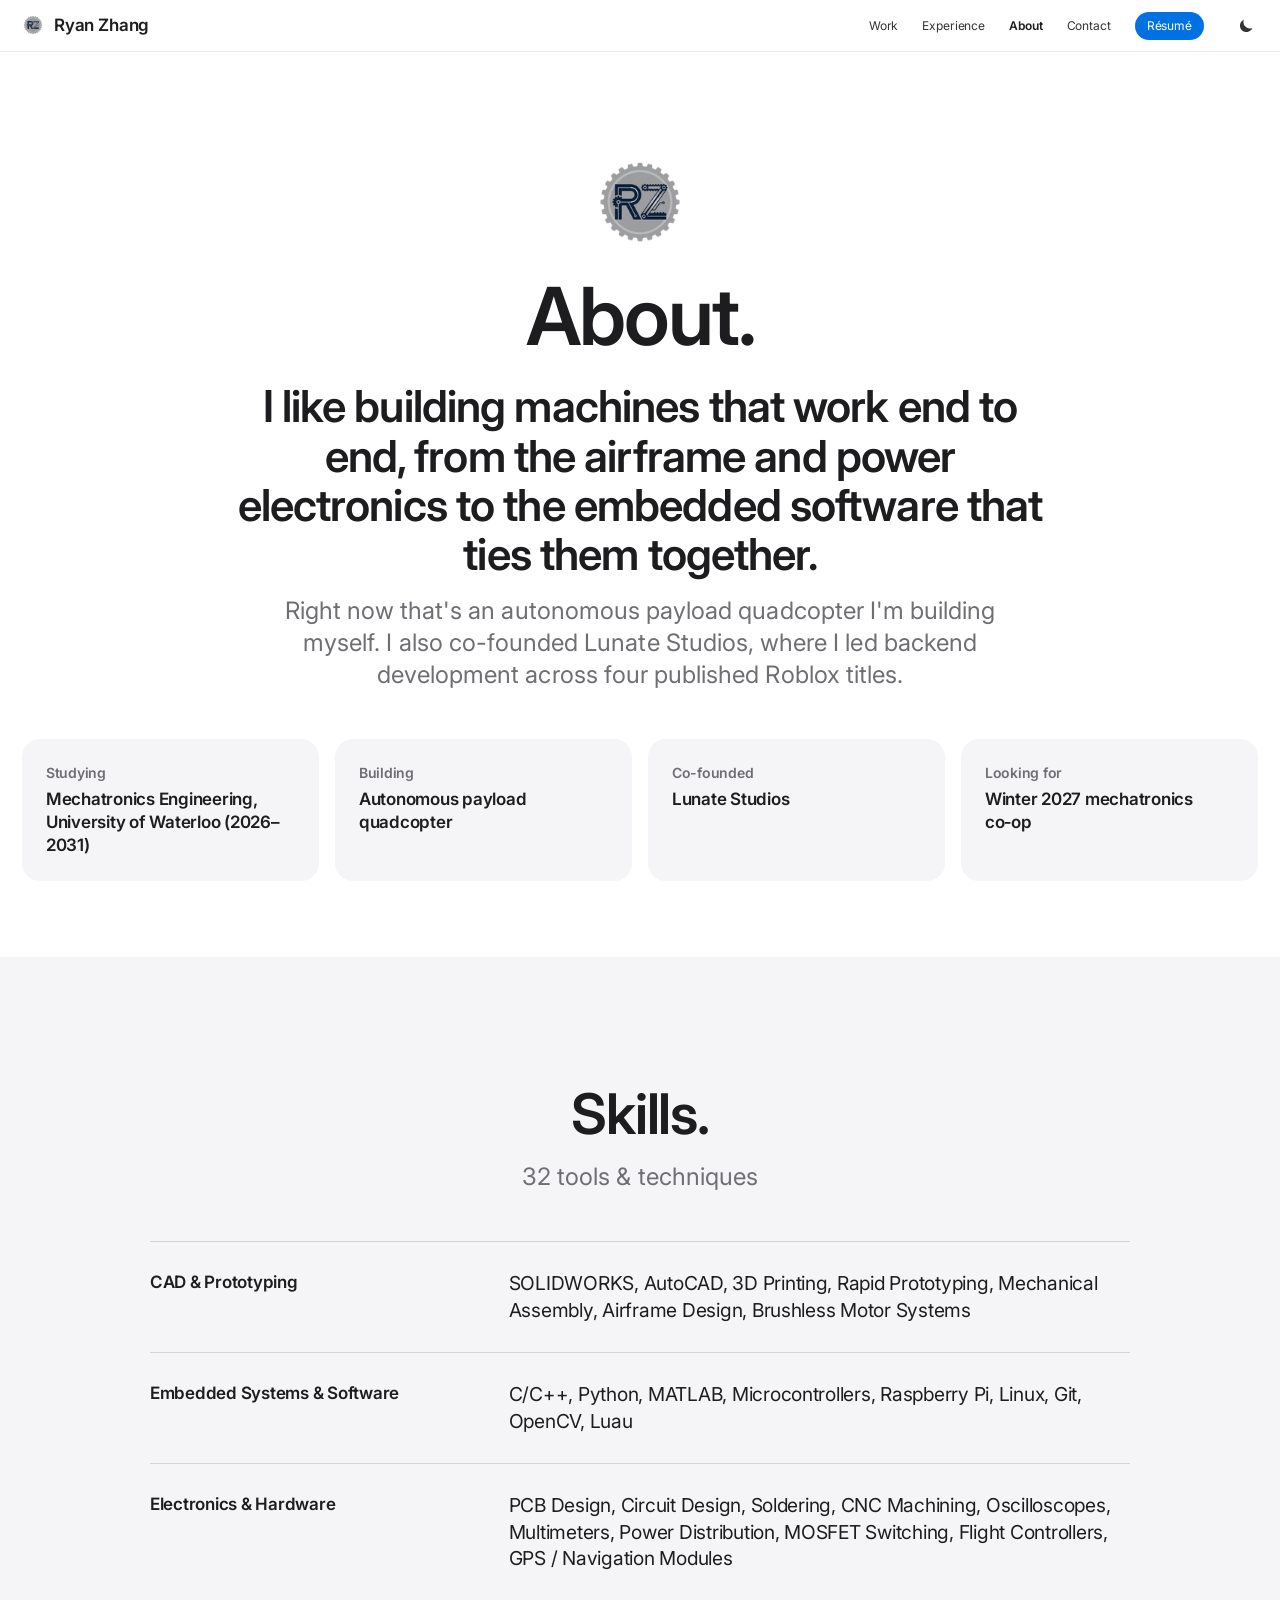
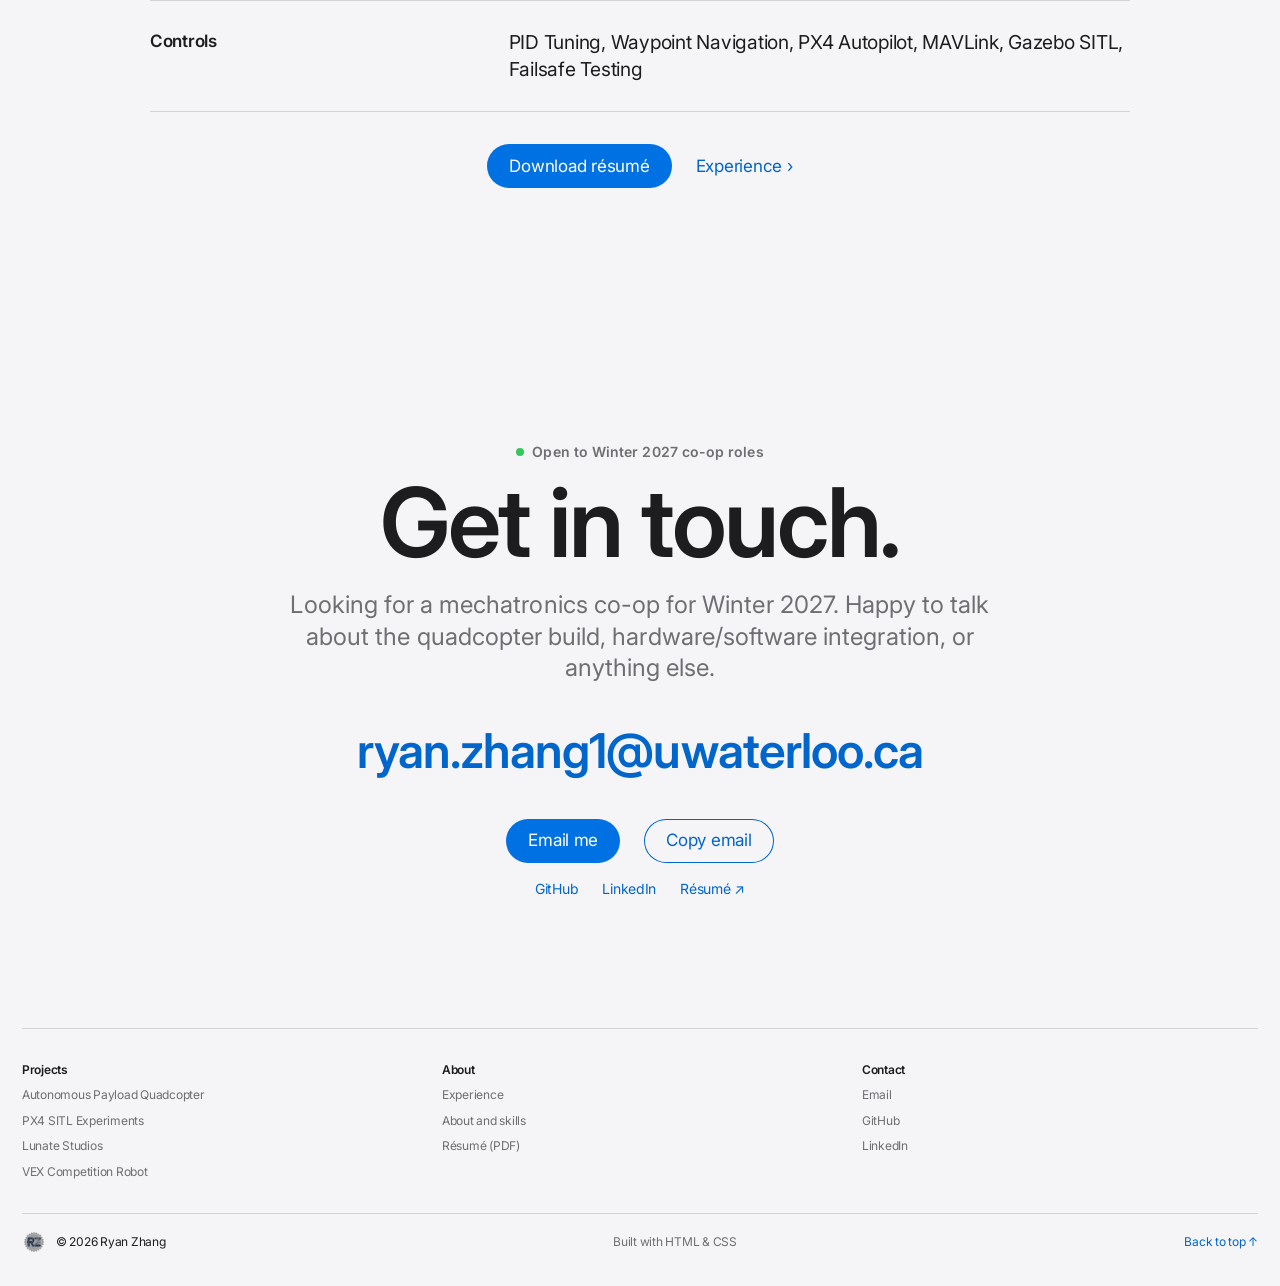
==== about.html @ 6c95535e "Split the site into pages with Apple-style scroll scenes and light/dark mode The home page gives eac" ====
<!DOCTYPE html>
<html lang="en">
<head>
<meta charset="UTF-8">
<meta name="viewport" content="width=device-width, initial-scale=1, viewport-fit=cover">
<title>About · Ryan Zhang</title>
<meta name="description" content="About Ryan Zhang, a mechatronics engineering student at the University of Waterloo, and the tools and techniques he works with.">
<meta name="theme-color" content="#ffffff">
<meta property="og:type" content="website">
<meta property="og:url" content="https://ryanzhang-ca.github.io/about.html">
<meta property="og:title" content="About · Ryan Zhang">
<meta property="og:description" content="About Ryan Zhang, a mechatronics engineering student at the University of Waterloo, and the tools and techniques he works with.">
<meta property="og:image" content="https://ryanzhang-ca.github.io/images/rz-logo.png">
<meta name="twitter:card" content="summary">
<link rel="icon" type="image/png" href="images/rz-logo.png">
<link rel="apple-touch-icon" href="images/rz-logo.png">
<link rel="preconnect" href="https://fonts.googleapis.com">
<link rel="preconnect" href="https://fonts.gstatic.com" crossorigin>
<link href="https://fonts.googleapis.com/css2?family=Inter:opsz,wght@14..32,400..700&display=swap" rel="stylesheet">
<link rel="stylesheet" href="styles.css">
<script>
  // Before the first paint: apply a saved light/dark choice and switch on the
  // scroll effects. If site.js never runs, everything is shown plainly.
  (function () {
    var r = document.documentElement, t = null;
    try { t = localStorage.getItem('theme'); } catch (e) {}
    if (t === 'light' || t === 'dark') r.setAttribute('data-theme', t);
    r.classList.add('js');
    if (!(window.matchMedia && matchMedia('(prefers-reduced-motion: reduce)').matches)) r.classList.add('scenes-on');
    window.addEventListener('load', function () { if (!window.revealReady) { r.classList.remove('js'); r.classList.remove('scenes-on'); } });
  })();
</script>
</head>
<body>
<a class="skip" href="#main">Skip to content</a>

<header class="nav">
  <div class="nav-in wide">
    <a class="who" href="index.html"><img src="images/rz-logo.png" alt="" width="22" height="22">Ryan Zhang</a>
    <nav id="site-menu" aria-label="Primary">
      <a href="index.html#work">Work</a>
      <a href="experience.html">Experience</a>
      <a href="about.html" aria-current="page">About</a>
      <a href="index.html#contact">Contact</a>
      <a class="pill pill-sm" href="Ryan_Zhang_Resume.pdf" target="_blank" rel="noopener">Résumé<span class="sr-only"> (PDF, opens in a new tab)</span></a>
    </nav>
    <button class="theme-btn" type="button" aria-label="Switch to dark mode"><svg class="moon" viewBox="0 0 24 24" aria-hidden="true"><path fill="currentColor" d="M20.5 14.7A8.6 8.6 0 0 1 9.3 3.5a8.6 8.6 0 1 0 11.2 11.2z"/></svg><svg class="sun" viewBox="0 0 24 24" aria-hidden="true"><circle cx="12" cy="12" r="4.4" fill="currentColor"/><path stroke="currentColor" stroke-width="2" stroke-linecap="round" d="M12 1.8v2.4M12 19.8v2.4M1.8 12h2.4M19.8 12h2.4M4.8 4.8l1.7 1.7M17.5 17.5l1.7 1.7M4.8 19.2l1.7-1.7M17.5 6.5l1.7-1.7"/></svg></button>
    <button class="menu-btn" type="button" aria-expanded="false" aria-controls="site-menu" aria-label="Open menu"><span></span><span></span></button>
  </div>
</header>

<main id="main">
  <section class="page-hero">
    <div class="wrap center reveal stagger">
      <img class="about-mark" src="images/rz-logo.png" alt="Ryan's RZ monogram: the letters R and Z drawn as circuit traces inside a gear" width="96" height="96">
      <h1 class="page-title">About.</h1>
      <p class="about-lead" style="margin-top: var(--s5)">I like building machines that work end to end, from the airframe and power electronics to the embedded software that ties them together.</p>
      <p class="sub">Right now that's an autonomous payload quadcopter I'm building myself. I also co-founded Lunate Studios, where I led backend development across four published Roblox titles.</p>
    </div>
    <dl class="facts wide reveal stagger">
      <div><dt>Studying</dt><dd>Mechatronics Engineering, University of Waterloo (2026–2031)</dd></div>
      <div><dt>Building</dt><dd>Autonomous payload quadcopter</dd></div>
      <div><dt>Co-founded</dt><dd>Lunate Studios</dd></div>
      <div><dt>Looking for</dt><dd>Winter 2027 mechatronics co&#8209;op</dd></div>
    </dl>
  </section>

  <section class="section alt" id="skills" aria-labelledby="skills-title">
    <div class="wrap center reveal">
      <h2 class="headline" id="skills-title">Skills.</h2>
      <p class="sub">32 tools &amp; techniques</p>
    </div>
    <div class="specs wrap reveal stagger">
      <div class="spec-row"><h3>CAD &amp; Prototyping</h3><p>SOLIDWORKS, AutoCAD, 3D Printing, Rapid Prototyping, Mechanical Assembly, Airframe Design, Brushless Motor Systems</p></div>
      <div class="spec-row"><h3>Embedded Systems &amp; Software</h3><p>C/C++, Python, MATLAB, Microcontrollers, Raspberry Pi, Linux, Git, OpenCV, Luau</p></div>
      <div class="spec-row"><h3>Electronics &amp; Hardware</h3><p>PCB Design, Circuit Design, Soldering, CNC Machining, Oscilloscopes, Multimeters, Power Distribution, MOSFET Switching, Flight Controllers, GPS / Navigation Modules</p></div>
      <div class="spec-row"><h3>Controls</h3><p>PID Tuning, Waypoint Navigation, PX4 Autopilot, MAVLink, Gazebo&nbsp;SITL, Failsafe Testing</p></div>
    </div>
    <div class="wrap center reveal">
      <div class="ctas"><a class="pill" href="Ryan_Zhang_Resume.pdf" target="_blank" rel="noopener">Download résumé<span class="sr-only"> (PDF, opens in a new tab)</span></a><a class="more" href="experience.html">Experience</a></div>
    </div>
  </section>

  <section class="section alt" id="contact" aria-labelledby="contact-title">
    <div class="wrap center reveal">
      <p class="eyebrow"><span class="dot" aria-hidden="true"></span>Open to Winter 2027 co-op roles</p>
      <h2 class="display" id="contact-title">Get in touch.</h2>
      <p class="sub">Looking for a mechatronics co-op for Winter 2027. Happy to talk about the quadcopter build, hardware/software integration, or anything else.</p>
      <a class="email" href="mailto:ryan.zhang1@uwaterloo.ca">ryan.zhang1@uwaterloo.ca</a>
      <div class="ctas">
        <a class="pill" href="mailto:ryan.zhang1@uwaterloo.ca">Email me</a>
        <button class="pill pill-secondary" type="button" data-copy="ryan.zhang1@uwaterloo.ca">Copy email</button>
      </div>
      <p class="links-row">
        <a class="more ext" href="https://github.com/ryanzhang-ca" target="_blank" rel="noopener">GitHub<span class="sr-only"> (opens in a new tab)</span></a>
        <a class="more ext" href="https://linkedin.com/in/ryanzhangca" target="_blank" rel="noopener">LinkedIn<span class="sr-only"> (opens in a new tab)</span></a>
        <a class="more ext" href="Ryan_Zhang_Resume.pdf" target="_blank" rel="noopener">Résumé ↗<span class="sr-only"> (PDF, opens in a new tab)</span></a>
      </p>
    </div>
  </section>
</main>

<footer class="foot">
  <div class="wide">
    <div class="foot-dir">
      <div>
        <h2>Projects</h2>
        <ul>
          <li><a href="quadcopter.html">Autonomous Payload Quadcopter</a></li>
          <li><a href="px4.html">PX4 SITL Experiments</a></li>
          <li><a href="lunate.html">Lunate Studios</a></li>
          <li><a href="vex.html">VEX Competition Robot</a></li>
        </ul>
      </div>
      <div>
        <h2>About</h2>
        <ul>
          <li><a href="experience.html">Experience</a></li>
          <li><a href="about.html">About and skills</a></li>
          <li><a href="Ryan_Zhang_Resume.pdf" target="_blank" rel="noopener">Résumé (PDF)<span class="sr-only"> (PDF, opens in a new tab)</span></a></li>
        </ul>
      </div>
      <div>
        <h2>Contact</h2>
        <ul>
          <li><a href="mailto:ryan.zhang1@uwaterloo.ca">Email</a></li>
          <li><a href="https://github.com/ryanzhang-ca" target="_blank" rel="noopener">GitHub<span class="sr-only"> (opens in a new tab)</span></a></li>
          <li><a href="https://linkedin.com/in/ryanzhangca" target="_blank" rel="noopener">LinkedIn<span class="sr-only"> (opens in a new tab)</span></a></li>
        </ul>
      </div>
    </div>
    <div class="foot-in">
      <span class="f1"><img class="mark" src="images/rz-logo.png" alt="" width="24" height="24">© 2026 Ryan Zhang</span>
      <span class="f2">Built with HTML &amp; CSS</span>
      <a class="f3" href="#top">Back to top ↑</a>
    </div>
  </div>
</footer>

<script src="site.js" defer></script>
</body>
</html>
---- styles.css ----
/* Ryan Zhang, portfolio: Apple-style direction.
   Light and dark themes, white/gray bands, rounded cards, pill buttons, a
   frosted bar, and pinned "scenes" whose photo moves as you scroll. The font
   is SF Pro on Apple devices and Inter everywhere else. */

/* ---------- Theme ---------- */

:root {
  color-scheme: light;
  --bg: #ffffff;
  --bg-alt: #f5f5f7;
  --tile: #ffffff;        /* a card sitting on --bg-alt */
  --tile-alt: #f5f5f7;    /* a card sitting on --bg */
  --text: #1d1d1f;
  --text-2: #6e6e73;
  --line: #d2d2d7;
  --link: #0066cc;
  --blue: #0071e3;
  --blue-hover: #0077ed;
  --nav-bg: rgba(255, 255, 255, 0.72);
  --nav-solid: #ffffff;
  --nav-line: rgba(0, 0, 0, 0.08);
  --nav-text: rgba(0, 0, 0, 0.8);
  --shadow: rgba(0, 0, 0, 0.1);
  --green: #34c759;
  --amber: #ff9f0a;
}
/* Dark: chosen with the button, or the system setting when nothing was chosen. */
:root[data-theme="dark"] {
  color-scheme: dark;
  --bg: #000000;
  --bg-alt: #161617;
  --tile: #232325;
  --tile-alt: #161617;
  --text: #f5f5f7;
  --text-2: #a1a1a6;
  --line: #424245;
  --link: #2997ff;
  --nav-bg: rgba(22, 22, 23, 0.72);
  --nav-solid: #161617;
  --nav-line: rgba(255, 255, 255, 0.1);
  --nav-text: rgba(255, 255, 255, 0.8);
  --shadow: rgba(0, 0, 0, 0.6);
  --green: #30d158;
}
@media (prefers-color-scheme: dark) {
  :root:not([data-theme="light"]) {
    color-scheme: dark;
    --bg: #000000;
    --bg-alt: #161617;
    --tile: #232325;
    --tile-alt: #161617;
    --text: #f5f5f7;
    --text-2: #a1a1a6;
    --line: #424245;
    --link: #2997ff;
    --nav-bg: rgba(22, 22, 23, 0.72);
    --nav-solid: #161617;
    --nav-line: rgba(255, 255, 255, 0.1);
    --nav-text: rgba(255, 255, 255, 0.8);
    --shadow: rgba(0, 0, 0, 0.6);
    --green: #30d158;
  }
}

:root {
  --dark-bg: #000000;
  --dark-text: #f5f5f7;
  --dark-text-2: #a1a1a6;
  --dark-tile: #1d1d1f;
  --dark-line: #424245;
  --dark-link: #2997ff;

  --font-text: -apple-system, BlinkMacSystemFont, "SF Pro Text", "Inter", "Helvetica Neue", "Segoe UI", system-ui, sans-serif;
  --font-display: -apple-system, BlinkMacSystemFont, "SF Pro Display", "Inter", "Helvetica Neue", "Segoe UI", system-ui, sans-serif;
  --font-mono: ui-monospace, "SF Mono", Menlo, Consolas, "Cascadia Mono", monospace;

  --radius-l: 28px;
  --radius-m: 18px;
  --gutter: 22px;
  --nav-h: 52px;
  --section: clamp(80px, 10vw, 140px);

  --s1: 4px;
  --s2: 8px;
  --s3: 12px;
  --s4: 16px;
  --s5: 24px;
  --s6: 32px;
  --s7: 48px;
  --s8: 64px;

  --ease: cubic-bezier(0.28, 0.11, 0.32, 1);  /* long, soft settle for reveals */
  --ease-out: cubic-bezier(0, 0, 0.5, 1);     /* quick response for hover and press */
  --spring: cubic-bezier(0.34, 1.32, 0.64, 1); /* pop-ins: a small overshoot, then settle */
}
/* Where supported, pop-ins follow a real spring (damping 0.68, about 5% overshoot). */
@supports (transition-timing-function: linear(0, 1)) {
  :root {
    --spring: linear(0, 0.029 3%, 0.102 6%, 0.203 9%, 0.318 12%, 0.437 15%, 0.588 19%, 0.721 23%, 0.83 27%,
                     0.914 31%, 0.987 36%, 1.03 41%, 1.052 47%, 1.052 54%, 1.038 62%, 1.018 72%, 1.002 84%, 1);
  }
}

/* A switch between light and dark eases instead of flashing (site.js adds this for a moment). */
.theme-anim, .theme-anim *, .theme-anim *::before, .theme-anim *::after {
  transition: background-color 0.35s ease, color 0.35s ease, border-color 0.35s ease, fill 0.35s ease !important;
}

/* ---------- Base ---------- */

*, *::before, *::after { box-sizing: border-box; }

html {
  -webkit-text-size-adjust: 100%;
  scroll-behavior: smooth;
  scroll-padding-top: 72px;
}

body {
  margin: 0;
  background: var(--bg);
  color: var(--text);
  font-family: var(--font-text);
  font-size: 1.0625rem;          /* 17px, and it follows the reader's text-size setting */
  line-height: 1.47;
  letter-spacing: -0.015em;
  -webkit-font-smoothing: antialiased;
  -moz-osx-font-smoothing: grayscale;
}

h1, h2, h3, h4, p, figure, dl, dd, pre { margin: 0; }
ul, ol { margin: 0; padding: 0; list-style: none; }
img { display: block; max-width: 100%; height: auto; }
a { color: inherit; text-decoration: none; }
button { font: inherit; letter-spacing: inherit; color: inherit; }
::selection { background: rgba(0, 113, 227, 0.25); }
:focus-visible { outline: 2px solid var(--blue); outline-offset: 3px; border-radius: 4px; }

.wrap { width: min(980px, 100% - 2 * var(--gutter)); margin-inline: auto; }
.wide { width: min(1260px, 100% - 2 * var(--gutter)); margin-inline: auto; }
.center { text-align: center; }

.skip {
  position: absolute;
  left: var(--s3);
  top: -48px;
  z-index: 50;
  padding: var(--s2) var(--s3);
  border-radius: 8px;
  background: var(--text);
  color: var(--bg);
}
.skip:focus { top: var(--s2); }

/* ---------- Type ---------- */

.display {
  font-family: var(--font-display);
  font-size: clamp(3rem, 8vw, 6rem);
  font-weight: 600;
  line-height: 1.04;
  letter-spacing: -0.025em;
}
.page-title { font-family: var(--font-display); font-size: clamp(2.75rem, 7vw, 5rem); font-weight: 600; line-height: 1.05; letter-spacing: -0.025em; }
.headline {
  font-family: var(--font-display);
  font-size: clamp(2.25rem, 5.2vw, 3.5rem);
  font-weight: 600;
  line-height: 1.07;
  letter-spacing: -0.02em;
}
.eyebrow {
  margin-bottom: var(--s3);
  font-size: clamp(1.0625rem, 1.6vw, 1.3125rem);
  font-weight: 600;
  line-height: 1.2;
  letter-spacing: 0.005em;
  color: var(--text-2);
}
.sub, .intro {
  max-width: 720px;
  margin: var(--s4) auto 0;
  font-size: clamp(1.1875rem, 1.9vw, 1.5rem);
  line-height: 1.33;
  letter-spacing: 0.002em;
  color: var(--text-2);
}
.intro { max-width: 760px; margin-top: var(--s5); }
.h3 { font-family: var(--font-display); font-size: clamp(1.5rem, 2.6vw, 2rem); font-weight: 600; line-height: 1.12; letter-spacing: -0.015em; }

/* ---------- Links and buttons ---------- */

.more { color: var(--link); }
.more::after { content: "\00a0›"; display: inline-block; transition: translate 0.2s var(--ease-out); }
.more.ext::after { content: none; }

.pill {
  display: inline-flex;
  align-items: center;
  justify-content: center;
  min-height: 44px;
  padding: 0 22px;
  border: 0;
  border-radius: 980px;
  background: var(--blue);
  color: #fff;
  font-size: 1.0625rem;
  white-space: nowrap;
  cursor: pointer;
  transition: background-color 0.15s, color 0.15s, scale 0.1s var(--ease-out);
}
.pill-secondary { background: transparent; color: var(--link); box-shadow: inset 0 0 0 1px var(--link); }
.pill-sm { min-height: 28px; padding: 0 12px; font-size: 0.75rem; }
.ctas { display: flex; flex-wrap: wrap; justify-content: center; align-items: center; gap: var(--s4) var(--s5); margin-top: var(--s6); }

/* ---------- Global bar ---------- */

.nav {
  position: sticky;
  top: 0;
  z-index: 30;
  height: var(--nav-h);
  border-bottom: 1px solid var(--nav-line);
  background: var(--nav-bg);
  -webkit-backdrop-filter: saturate(180%) blur(20px);
  backdrop-filter: saturate(180%) blur(20px);
}
/* On project pages the global bar scrolls away and the project's own bar sticks. */
.nav--static { position: relative; }
@supports not ((-webkit-backdrop-filter: blur(1px)) or (backdrop-filter: blur(1px))) {
  .nav, .localnav { background: var(--nav-solid); }
}
.nav-in { display: flex; align-items: center; gap: var(--s5); height: 100%; }
.who { display: inline-flex; align-items: center; gap: 10px; margin-right: auto; font-size: 1.0625rem; font-weight: 600; letter-spacing: -0.01em; }
.who img { width: 22px; height: 22px; }
.nav nav { display: flex; align-items: center; gap: var(--s5); font-size: 0.75rem; letter-spacing: -0.01em; }
.nav nav a:not(.pill) { color: var(--nav-text); transition: color 0.15s; }
.nav nav a[aria-current="page"] { color: var(--text); font-weight: 600; }

.theme-btn {
  display: grid;
  place-items: center;
  width: 36px;
  height: 36px;
  margin-right: -6px;
  padding: 0;
  border: 0;
  border-radius: 50%;
  background: none;
  color: var(--nav-text);
  cursor: pointer;
  transition: background-color 0.15s, scale 0.1s var(--ease-out);
}
.theme-btn svg { width: 18px; height: 18px; }
.theme-btn .moon { display: block; }
.theme-btn .sun { display: none; }
:root[data-theme="dark"] .theme-btn .moon { display: none; }
:root[data-theme="dark"] .theme-btn .sun { display: block; }
@media (prefers-color-scheme: dark) {
  :root:not([data-theme="light"]) .theme-btn .moon { display: none; }
  :root:not([data-theme="light"]) .theme-btn .sun { display: block; }
}

.menu-btn {
  display: none;
  position: relative;
  width: 44px;
  height: 44px;
  margin-right: -12px;
  padding: 0;
  border: 0;
  background: none;
  cursor: pointer;
}
.menu-btn span {
  position: absolute;
  left: 13px;
  top: 21px;
  width: 18px;
  height: 1.5px;
  border-radius: 1px;
  background: var(--text);
  transition: transform 0.3s var(--ease);
}
.menu-btn span:first-child { transform: translateY(-3.5px); }
.menu-btn span:last-child { transform: translateY(3.5px); }
.menu-btn[aria-expanded="true"] span:first-child { transform: rotate(45deg); }
.menu-btn[aria-expanded="true"] span:last-child { transform: rotate(-45deg); }

/* ---------- Project bar (project pages) ---------- */

.localnav {
  position: sticky;
  top: 0;
  z-index: 29;
  height: var(--nav-h);
  border-bottom: 1px solid var(--nav-line);
  background: var(--nav-bg);
  -webkit-backdrop-filter: saturate(180%) blur(20px);
  backdrop-filter: saturate(180%) blur(20px);
}
.localnav-in { display: flex; align-items: center; gap: var(--s5); height: 100%; }
.ln-title { margin-right: auto; font-size: clamp(1.0625rem, 1.6vw, 1.3125rem); font-weight: 600; letter-spacing: 0.005em; white-space: nowrap; overflow: hidden; text-overflow: ellipsis; }
.localnav nav { display: flex; align-items: center; gap: var(--s5); font-size: 0.75rem; }
.localnav nav a:not(.pill) { color: var(--nav-text); }

/* The "Now" line under the bar */
.ribbon {
  padding: 14px var(--gutter);
  background: var(--bg-alt);
  font-size: 0.875rem;
  line-height: 1.43;
  text-align: center;
}
.ribbon b { font-weight: 600; }

/* ---------- Bands ---------- */

.section { padding-block: var(--section); }
.alt { background: var(--bg-alt); }
.dark { background: var(--dark-bg); color: var(--dark-text); }
.dark .eyebrow, .dark .sub, .dark .intro { color: var(--dark-text-2); }
.dark .more { color: var(--dark-link); }
.dark .pill-secondary { color: var(--dark-link); box-shadow: inset 0 0 0 1px var(--dark-link); }
.page-hero { padding-block: clamp(56px, 8vw, 112px) clamp(48px, 6vw, 88px); }

.status { margin-top: var(--s5); font-size: 0.875rem; color: var(--text-2); }
.dot { display: inline-block; width: 8px; height: 8px; margin-right: var(--s2); border-radius: 50%; background: var(--green); vertical-align: 1px; }
.dot-amber { background: var(--amber); }
.links-row { display: flex; flex-wrap: wrap; justify-content: center; gap: var(--s3) var(--s5); margin-top: var(--s4); font-size: 0.875rem; }
.meta { display: flex; flex-wrap: wrap; justify-content: center; gap: var(--s2); margin-top: var(--s6); }
.meta li { padding: 6px 14px; border-radius: 980px; background: var(--bg-alt); font-size: 0.875rem; }
.alt .meta li { background: var(--tile); }
.meta .k { color: var(--text-2); }

/* ---------- Scroll scenes ----------
   A tall section with a stage pinned to the screen. The photo is drawn on a
   canvas and a "camera" moves across it as you scroll; the text beats fade in
   and out with it (site.js). Without JS, or with reduced motion, the stage
   isn't pinned: the photo and every beat simply appear in order. */

.scene { position: relative; }
.scene-stage {
  display: grid;
  grid-template-columns: minmax(0, 5fr) minmax(0, 7fr);
  align-items: center;
  gap: var(--s7);
  padding-block: var(--s7);
}
.scene-copy { display: grid; gap: var(--s7); }
.beat h2, .beat h3 { font-family: var(--font-display); font-size: clamp(2rem, 3.8vw, 3.25rem); font-weight: 600; line-height: 1.08; letter-spacing: -0.02em; }
.beat p { margin-top: var(--s4); font-size: clamp(1.0625rem, 1.5vw, 1.3125rem); line-height: 1.4; color: var(--text-2); }
.beat .ctas { justify-content: flex-start; margin-top: var(--s5); }
.beat .eyebrow { margin-bottom: var(--s2); }
.scene-media { position: relative; overflow: hidden; border-radius: var(--radius-l); background: var(--bg-alt); aspect-ratio: 1 / 1; }
.scene-media canvas { position: absolute; inset: 0; width: 100%; height: 100%; display: none; }
.scene-media .scene-fallback { width: 100%; height: 100%; object-fit: cover; }

.beat .display { font-size: clamp(3rem, 6.4vw, 5.5rem); }

/* Pinned mode (JS on, motion allowed) */
.scenes-on .scene { height: calc(var(--len, 400) * 1vh); }
.scenes-on .scene-stage {
  position: sticky;
  top: 0;
  height: 100vh;
  height: 100svh;
  grid-template-rows: minmax(0, 1fr);
  padding-block: calc(var(--nav-h) + var(--s5)) var(--s5);
}
.scenes-on .scene-copy { position: relative; display: block; height: min(60vh, 520px); }
.scenes-on .beat {
  position: absolute;
  inset: 0;
  display: flex;
  flex-direction: column;
  justify-content: center;
  opacity: 0;
  visibility: hidden;
  will-change: opacity, transform;
}
.scenes-on .scene-media { aspect-ratio: auto; height: 100%; max-height: 780px; }
.scenes-on .scene-media canvas { display: block; }
.scenes-on .scene-media .scene-fallback { visibility: hidden; }

/* Stats scene: big numbers that count as you scroll, on black */
.scene--stats { background: var(--dark-bg); color: var(--dark-text); }
.scene--stats .scene-stage { grid-template-columns: minmax(0, 1fr); text-align: center; }
.scene--stats .scene-copy { width: 100%; }
.scene--stats .beat p { color: var(--dark-text-2); max-width: 560px; margin-inline: auto; }
.big-num {
  display: block;
  font-family: var(--font-display);
  font-size: clamp(5rem, 16vw, 13rem);
  font-weight: 600;
  line-height: 1;
  letter-spacing: -0.04em;
  font-variant-numeric: tabular-nums;
  background: linear-gradient(180deg, #ffffff 25%, #8e8e93);
  -webkit-background-clip: text;
  background-clip: text;
  color: transparent;
}
.big-label { display: block; margin-top: var(--s3); font-family: var(--font-display); font-size: clamp(1.5rem, 3vw, 2.5rem); font-weight: 600; letter-spacing: -0.015em; color: var(--dark-text); }
.scenes-on .scene--stats .beat { align-items: center; }
.scenes-on .scene--stats .scene-copy { height: min(70vh, 640px); }

/* ---------- Home: project units (Apple's home-page pattern) ---------- */

.unit { padding-block: var(--s8) 0; text-align: center; overflow: hidden; }
.unit + .unit { margin-top: 0; }
.unit-title { font-family: var(--font-display); font-size: clamp(2.5rem, 5.6vw, 3.5rem); font-weight: 600; line-height: 1.07; letter-spacing: -0.02em; }
.unit-tag { max-width: 680px; margin: var(--s2) auto 0; font-size: clamp(1.1875rem, 2vw, 1.75rem); line-height: 1.2; letter-spacing: 0.004em; }
.unit-eyebrow { margin-bottom: var(--s2); font-size: 0.875rem; font-weight: 600; color: var(--text-2); }
.unit .ctas { margin-top: var(--s5); }
.unit-media { width: min(980px, 100% - 2 * var(--gutter)); margin: var(--s7) auto 0; border-radius: var(--radius-l) var(--radius-l) 0 0; overflow: hidden; }
.unit-media img { width: 100%; aspect-ratio: 16 / 9; object-fit: cover; }
.unit-media.photo img { aspect-ratio: 16 / 10; object-position: 50% 42%; }

.tiles2 { display: grid; grid-template-columns: repeat(2, minmax(0, 1fr)); gap: var(--s4); padding: var(--s4); }
.tile2 {
  display: flex;
  flex-direction: column;
  overflow: hidden;
  min-height: 580px;
  padding-top: var(--s7);
  border-radius: var(--radius-l);
  background: var(--tile-alt);
  text-align: center;
}
.tile2 .unit-title { font-size: clamp(2rem, 3.6vw, 2.5rem); }
.tile2 .unit-tag { font-size: clamp(1.0625rem, 1.6vw, 1.3125rem); padding-inline: var(--s5); }
.tile2 .ctas { margin-top: var(--s4); }
.tile2 img { margin-top: auto; width: 100%; aspect-ratio: 4 / 3; object-fit: cover; }
.tile2.dark-tile { background: var(--dark-bg); color: var(--dark-text); }
.tile2.dark-tile .unit-eyebrow { color: var(--dark-text-2); }
.tile2.dark-tile .pill-secondary { color: var(--dark-link); box-shadow: inset 0 0 0 1px var(--dark-link); }
.card-stats {
  display: grid;
  grid-template-columns: 1fr 1fr;
  align-content: center;
  gap: var(--s6) var(--s5);
  margin-top: auto;
  aspect-ratio: 4 / 3;
  padding: var(--s6) 36px;
  text-align: left;
}
.card-stats b, .stats dd {
  display: block;
  font-family: var(--font-display);
  font-weight: 600;
  line-height: 1;
  letter-spacing: -0.03em;
  background: linear-gradient(180deg, #ffffff 30%, #a1a1a6);
  -webkit-background-clip: text;
  background-clip: text;
  color: transparent;
}
.card-stats b { font-size: clamp(2.25rem, 4.4vw, 3.75rem); }
.card-stats > div > span { display: block; margin-top: var(--s2); font-size: 0.875rem; color: var(--dark-text-2); } /* the label, not counting digits */

/* Compact list on the home page (experience preview) */
.rows { margin-top: var(--s7); border-top: 1px solid var(--line); text-align: left; }
.rows li { display: grid; grid-template-columns: minmax(0, 3fr) minmax(0, 5fr) minmax(0, 4fr); gap: var(--s2) var(--s5); align-items: baseline; padding-block: var(--s5); border-bottom: 1px solid var(--line); }
.rows .when { margin: 0; }
.rows b { font-weight: 600; }
.rows span:last-child { color: var(--text-2); }

/* ---------- Detail sections ---------- */

.media { margin-top: var(--s7); }
.media img { width: 100%; border-radius: var(--radius-l); }
figcaption { margin-top: var(--s3); font-size: 0.875rem; line-height: 1.43; text-align: center; color: var(--text-2); }
.dark figcaption { color: var(--dark-text-2); }

.tiles { display: grid; grid-template-columns: repeat(2, minmax(0, 1fr)); gap: var(--s4); margin-top: var(--s7); counter-reset: tile; }
.tiles-3 { grid-template-columns: repeat(3, minmax(0, 1fr)); }
.tiles li { counter-increment: tile; padding: 28px 32px 32px; border-radius: var(--radius-m); background: var(--tile-alt); line-height: 1.47; }
.tiles li::before { content: counter(tile, decimal-leading-zero); display: block; margin-bottom: var(--s2); font-size: 0.875rem; font-weight: 600; color: var(--text-2); }
.tiles li h3 { margin-bottom: var(--s2); font-size: 1.1875rem; font-weight: 600; }
.alt .tiles li { background: var(--tile); }
.dark .tiles li { background: var(--dark-tile); color: var(--dark-text); }
.dark .tiles li::before { color: var(--dark-text-2); }

.chips { display: flex; flex-wrap: wrap; justify-content: center; gap: var(--s2); margin: var(--s7) 0 var(--s5); }
.chips li { padding: 6px 14px; border: 1px solid var(--line); border-radius: 980px; font-size: 0.875rem; color: var(--text-2); }
.dark .chips li { border-color: var(--dark-line); color: var(--dark-text-2); }

.photos { display: grid; grid-template-columns: minmax(0, 7fr) minmax(0, 5fr); gap: var(--s5); align-items: start; margin-top: var(--s7); }
.photos img { border-radius: var(--radius-l); }
.photos figcaption { text-align: left; }

.spec { margin-top: var(--s7); border-top: 1px solid var(--line); text-align: left; }
.spec > div { display: grid; grid-template-columns: minmax(0, 1fr) minmax(0, 2fr); gap: var(--s2) var(--s7); padding-block: var(--s4); border-bottom: 1px solid var(--line); }
.spec dt { font-weight: 600; }

/* PX4 page: tests, logs and tables */
.test { margin-top: var(--s7); padding: 40px; border-radius: var(--radius-l); background: var(--tile-alt); text-align: left; }
.alt .test { background: var(--tile); }
.test .h3 { margin-bottom: var(--s5); }
.test .spec { margin-top: 0; }
.test .takeaway { margin-top: var(--s5); }
.test .takeaway b { font-weight: 600; }
pre {
  margin-top: var(--s5);
  padding: var(--s5);
  overflow-x: auto;
  border-radius: var(--radius-m);
  background: var(--bg);
  font-family: var(--font-mono);
  font-size: 0.8125rem;
  line-height: 1.6;
  letter-spacing: 0;
  white-space: pre;
}
.alt .test pre, .test pre { background: var(--bg); }
.alt pre { background: var(--tile); }
code { font-family: var(--font-mono); font-size: 0.92em; letter-spacing: 0; }
.table-wrap { margin-top: var(--s7); overflow-x: auto; }
table { width: 100%; border-collapse: collapse; text-align: left; font-size: 1rem; }
th, td { padding: var(--s4) var(--s4) var(--s4) 0; border-bottom: 1px solid var(--line); vertical-align: top; }
thead th { font-size: 0.875rem; color: var(--text-2); font-weight: 600; }
tbody th { font-weight: 600; }
.steps { margin-top: var(--s5); padding-left: 1.4em; list-style: decimal; text-align: left; }
.steps li + li { margin-top: var(--s2); }
.bullets { margin-top: var(--s5); text-align: left; }
.bullets li { position: relative; padding-left: 18px; }
.bullets li + li { margin-top: var(--s3); }
.bullets li::before { content: ""; position: absolute; left: 2px; top: 0.66em; width: 5px; height: 5px; border-radius: 50%; background: var(--text-2); }
.prose { max-width: 760px; margin-inline: auto; text-align: left; }
.prose > * + * { margin-top: var(--s4); }
.prose h3 { margin-top: var(--s7); }

/* ---------- Experience ---------- */

.exp-list { display: grid; gap: var(--s4); margin-top: var(--s7); }
.exp {
  display: grid;
  grid-template-columns: minmax(0, 5fr) minmax(0, 7fr);
  gap: var(--s5) var(--s7);
  padding: 40px;
  border-radius: var(--radius-l);
  background: var(--tile-alt);
}
.when { margin-bottom: var(--s2); font-size: 0.875rem; font-weight: 600; color: var(--text-2); }
.role h2, .role h3 { font-family: var(--font-display); font-size: clamp(1.3125rem, 2vw, 1.75rem); font-weight: 600; line-height: 1.14; letter-spacing: -0.01em; }
.org { margin-top: var(--s2); color: var(--text-2); }
.wins { margin-top: var(--s4); font-size: 0.875rem; }
.wins b { font-weight: 600; }
.role figure { max-width: 300px; margin-top: var(--s5); }
.role figure img { border-radius: var(--radius-m); }
.role figcaption { text-align: left; }
.role .more { display: inline-block; margin-top: var(--s4); font-size: 0.9375rem; }
.detail p { margin-bottom: var(--s3); }
.detail li { position: relative; padding-left: 18px; }
.detail li + li { margin-top: var(--s3); }
.detail li::before { content: ""; position: absolute; left: 2px; top: 0.66em; width: 5px; height: 5px; border-radius: 50%; background: var(--text-2); }

/* ---------- About ---------- */

.about-mark { width: 96px; height: 96px; margin: 0 auto var(--s5); }
.about-lead {
  max-width: 820px;
  margin-inline: auto;
  font-family: var(--font-display);
  font-size: clamp(1.75rem, 3.6vw, 2.75rem);
  font-weight: 600;
  line-height: 1.12;
  letter-spacing: -0.02em;
}
.facts { display: grid; grid-template-columns: repeat(4, minmax(0, 1fr)); gap: var(--s4); margin-top: var(--s7); }
.facts div { padding: var(--s5); border-radius: var(--radius-m); background: var(--tile-alt); }
.alt .facts div { background: var(--tile); }
.facts dt { margin-bottom: var(--s1); font-size: 0.875rem; font-weight: 600; color: var(--text-2); }
.facts dd { font-weight: 600; line-height: 1.35; }

.specs { margin-top: var(--s7); border-top: 1px solid var(--line); }
.spec-row { display: grid; grid-template-columns: minmax(0, 1fr) minmax(0, 2fr); gap: var(--s4) var(--s7); padding-block: 28px; border-bottom: 1px solid var(--line); }
.spec-row h3 { font-size: 1.0625rem; font-weight: 600; }
.spec-row p { font-size: clamp(1.0625rem, 1.5vw, 1.3125rem); line-height: 1.4; }

/* ---------- Contact ---------- */

#contact .eyebrow { font-size: 0.875rem; }
#contact .display { margin-top: var(--s2); }
.email {
  display: inline-block;
  margin-top: var(--s6);
  font-family: var(--font-display);
  font-size: clamp(1.75rem, 4vw, 3rem);
  font-weight: 600;
  letter-spacing: -0.02em;
  color: var(--link);
  overflow-wrap: anywhere;
}

/* A short strip right after the home page's opening scene */
.intro-strip { padding-block: var(--s7) var(--s8); text-align: center; }
.intro-strip .ctas { margin-top: var(--s4); }

/* Lunate: one big before-and-after figure */
.big-inline { display: flex; flex-wrap: wrap; justify-content: center; align-items: baseline; gap: 0 0.3em; margin-top: var(--s5); }
.big-inline .big-num { font-size: clamp(3.5rem, 11vw, 8rem); }
.big-inline .arrow { font-size: clamp(2rem, 6vw, 4rem); color: var(--dark-text-2); }

/* "Next project" link at the end of each project page */
.next { display: block; padding-block: var(--s8); text-align: center; }
.next .eyebrow { font-size: 0.875rem; }
.next .headline { color: var(--link); }

/* ---------- Footer ---------- */

.foot { background: var(--bg-alt); font-size: 0.75rem; color: var(--text-2); }
.foot-dir { display: grid; grid-template-columns: repeat(3, minmax(0, 1fr)); gap: var(--s5); padding-block: var(--s6); border-top: 1px solid var(--line); }
.foot-dir h2 { margin-bottom: var(--s2); font-size: 0.75rem; font-weight: 600; color: var(--text); }
.foot-dir li + li { margin-top: var(--s2); }
.foot-dir a { color: var(--text-2); }
.foot-in { display: flex; flex-wrap: wrap; align-items: center; justify-content: space-between; gap: var(--s3) var(--s5); padding-block: var(--s4) var(--s6); border-top: 1px solid var(--line); }
.f1 { display: inline-flex; align-items: center; gap: 10px; color: var(--text); }
/* The RZ mark signs off each page; its gear turns once on hover. */
.mark { width: 24px; height: 24px; transition: transform 0.9s cubic-bezier(0.45, 0, 0.2, 1); }
.f3 { color: var(--link); }

/* ---------- Reveal and pop-in ---------- */

.js .reveal {
  opacity: 0;
  translate: 0 40px;
  transition: opacity 1s var(--ease) var(--d, 0s), translate 1s var(--ease) var(--d, 0s);
}
.js .reveal.in { opacity: 1; translate: none; }
.js .tile2.reveal {
  transition: opacity 1s var(--ease) var(--d, 0s), translate 1s var(--ease) var(--d, 0s),
              scale 0.3s var(--ease-out), box-shadow 0.3s var(--ease-out);
}
.tile2 { transition: scale 0.3s var(--ease-out), box-shadow 0.3s var(--ease-out); }

/* Photos settle from a slight zoom as they arrive. */
.js .reveal .zoom-in, .js .media.reveal img { scale: 1.08; transition: scale 1.6s var(--ease) var(--d, 0s); }
.js .reveal.in .zoom-in, .js .media.reveal.in img { scale: none; }
.unit-media, .tile2 { overflow: hidden; }

.js .reveal.stagger { opacity: 1; translate: none; }
.js .stagger > * {
  --delay: calc(var(--base, 0ms) + var(--i, 0) * var(--step, 80ms));
  opacity: 0;
  translate: 0 24px;
  scale: 0.94;
  transition: opacity 0.5s ease var(--delay), translate 0.8s var(--spring) var(--delay), scale 0.8s var(--spring) var(--delay);
}
.js .stagger.in > * { opacity: 1; translate: none; scale: none; }
.js .chips.stagger { --step: 45ms; --base: 150ms; }
.js .chips.stagger > * { scale: 0.8; translate: 0 8px; }
.js .chips.stagger.in > * { scale: none; translate: none; }
.js .tile2 .card-stats > div {
  --delay: calc(250ms + var(--i, 0) * 110ms);
  opacity: 0;
  scale: 0.7;
  transition: opacity 0.5s ease var(--delay), scale 0.9s var(--spring) var(--delay);
}
.js .tile2.in .card-stats > div { opacity: 1; scale: none; }
.card-stats b, [data-count], [data-scrub] { font-variant-numeric: tabular-nums; }
.count { display: inline-block; }

/* ---------- Hover (mouse and trackpad only) ---------- */

@media (hover: hover) {
  .more:hover { text-decoration: underline; text-underline-offset: 3px; }
  .more:hover::after { translate: 2px 0; }
  .pill:hover { background: var(--blue-hover); }
  .pill-secondary:hover { background: var(--blue); color: #fff; box-shadow: none; }
  .dark .pill-secondary:hover, .dark-tile .pill-secondary:hover { background: var(--blue); color: #fff; }
  .nav nav a:not(.pill):hover, .localnav nav a:not(.pill):hover { color: var(--link); }
  .theme-btn:hover { background: var(--nav-line); }
  .foot-dir a:hover, .f3:hover { color: var(--link); text-decoration: underline; }
  .next:hover .headline { text-decoration: underline; text-underline-offset: 6px; text-decoration-thickness: 2px; }
  .f1:hover .mark { transform: rotate(360deg); }
}

/* ---------- Press: instant feedback on every device ---------- */

.pill:active, .theme-btn:active { scale: 0.96; }
.more:active, .nav nav a:not(.pill):active, .localnav nav a:not(.pill):active, .f3:active, .email:active, .foot-dir a:active, .next:active .headline { opacity: 0.6; }

/* On touch screens, small text links get an invisible hit area of about 44px. */
@media (pointer: coarse) {
  .more, .f3, .who, .foot-dir a { position: relative; }
  .more::before, .f3::before, .who::before, .foot-dir a::before {
    content: "";
    position: absolute;
    inset: calc(-1 * var(--s3)) calc(-1 * var(--s2));
  }
}

/* ---------- Tablet and phone ---------- */

@media (max-width: 833px) {
  :root { --gutter: 20px; }
  .menu-btn { display: block; }
  .nav-in { gap: var(--s2); }

  /* The menu drops out of the bar it belongs to, and goes back up into it. */
  .nav nav {
    position: absolute;
    top: 100%;
    left: 0;
    right: 0;
    flex-direction: column;
    align-items: stretch;
    gap: 0;
    height: calc(100vh - var(--nav-h) + 1px);
    height: calc(100dvh - var(--nav-h) + 1px);
    overflow-y: auto;
    padding: var(--s3) var(--gutter) var(--s6);
    background: var(--bg);
    font-size: 1.5rem;
    font-weight: 600;
    letter-spacing: -0.015em;
    opacity: 0;
    translate: 0 calc(-1 * var(--s2));
    visibility: hidden;
    transition: opacity 0.2s ease, translate 0.3s var(--ease), visibility 0s linear 0.3s;
  }
  .nav.open nav {
    opacity: 1;
    translate: none;
    visibility: visible;
    transition: opacity 0.2s ease, translate 0.3s var(--ease), visibility 0s;
  }
  .nav nav a:not(.pill) { padding-block: 10px; color: var(--text); }
  .nav nav .pill { align-self: flex-start; min-height: 44px; margin-top: var(--s4); padding: 0 22px; font-size: 1.0625rem; font-weight: 400; letter-spacing: -0.015em; }
  .nav--static.open { z-index: 40; }

  .localnav nav a:not(.pill) { display: none; }

  /* Scenes: photo on top, words underneath */
  .scene-stage { grid-template-columns: minmax(0, 1fr); gap: var(--s5); }
  .scenes-on .scene-stage { grid-template-rows: minmax(0, 1fr) auto; align-items: stretch; padding-block: calc(var(--nav-h) + var(--s3)) var(--s4); }
  .scenes-on .scene-media { order: -1; max-height: none; }
  .scenes-on .scene-copy { height: 38svh; }
  .scenes-on .beat { justify-content: flex-start; }
  .beat h2, .beat h3 { font-size: clamp(1.75rem, 7vw, 2.25rem); }
  .beat .display { font-size: clamp(2.75rem, 12vw, 3.75rem); }
  .beat p { margin-top: var(--s2); font-size: 1rem; }
  .scenes-on .scene--stats .scene-stage { grid-template-rows: minmax(0, 1fr); }
  .scenes-on .scene--stats .scene-copy { height: 70svh; }
  .scenes-on .scene--stats .beat { justify-content: center; }

  .tiles2 { grid-template-columns: minmax(0, 1fr); padding-inline: var(--s3); }
  .tile2 { min-height: 0; }
  .tiles, .tiles-3 { grid-template-columns: minmax(0, 1fr); }
  .card-stats { padding-inline: 28px; }
  .rows li { grid-template-columns: minmax(0, 1fr); gap: var(--s1); }
  .exp, .test { grid-template-columns: minmax(0, 1fr); padding: 28px; }
  .facts { grid-template-columns: repeat(2, minmax(0, 1fr)); }
  .spec-row, .spec > div { grid-template-columns: minmax(0, 1fr); gap: var(--s2); }
  .photos { grid-template-columns: minmax(0, 1fr); }
  .foot-dir { grid-template-columns: repeat(2, minmax(0, 1fr)); }
  .foot-in { flex-direction: column; align-items: flex-start; }
}

@media (max-width: 480px) {
  .facts { grid-template-columns: minmax(0, 1fr); }
  .tiles li { padding: var(--s5); }
  .theme-btn { width: 44px; height: 44px; margin-right: 0; }
}

/* ---------- Accessibility preferences ---------- */

@media (prefers-reduced-motion: reduce) {
  html { scroll-behavior: auto; }
  .js .reveal { translate: none; transition: opacity 0.4s ease; }
  .js .stagger > *, .js .chips.stagger > *, .js .tile2 .card-stats > div { translate: none; scale: none; transition: opacity 0.4s ease; }
  .js .reveal .zoom-in, .js .media.reveal img { scale: none; transition: none; }
  .tile2, .mark, .menu-btn span, .more::after { transition: none; }
  .f1:hover .mark { transform: none; }
  .nav nav { translate: none; }
}
@media (prefers-reduced-transparency: reduce) {
  .nav, .localnav { background: var(--nav-solid); -webkit-backdrop-filter: none; backdrop-filter: none; }
}
@media (prefers-contrast: more) {
  :root { --text-2: #424245; --line: #86868b; }
  :root[data-theme="dark"] { --text-2: #d2d2d7; --line: #86868b; }
}

.sr-only {
  position: absolute;
  width: 1px;
  height: 1px;
  margin: -1px;
  padding: 0;
  overflow: hidden;
  clip: rect(0 0 0 0);
  white-space: nowrap;
  border: 0;
}
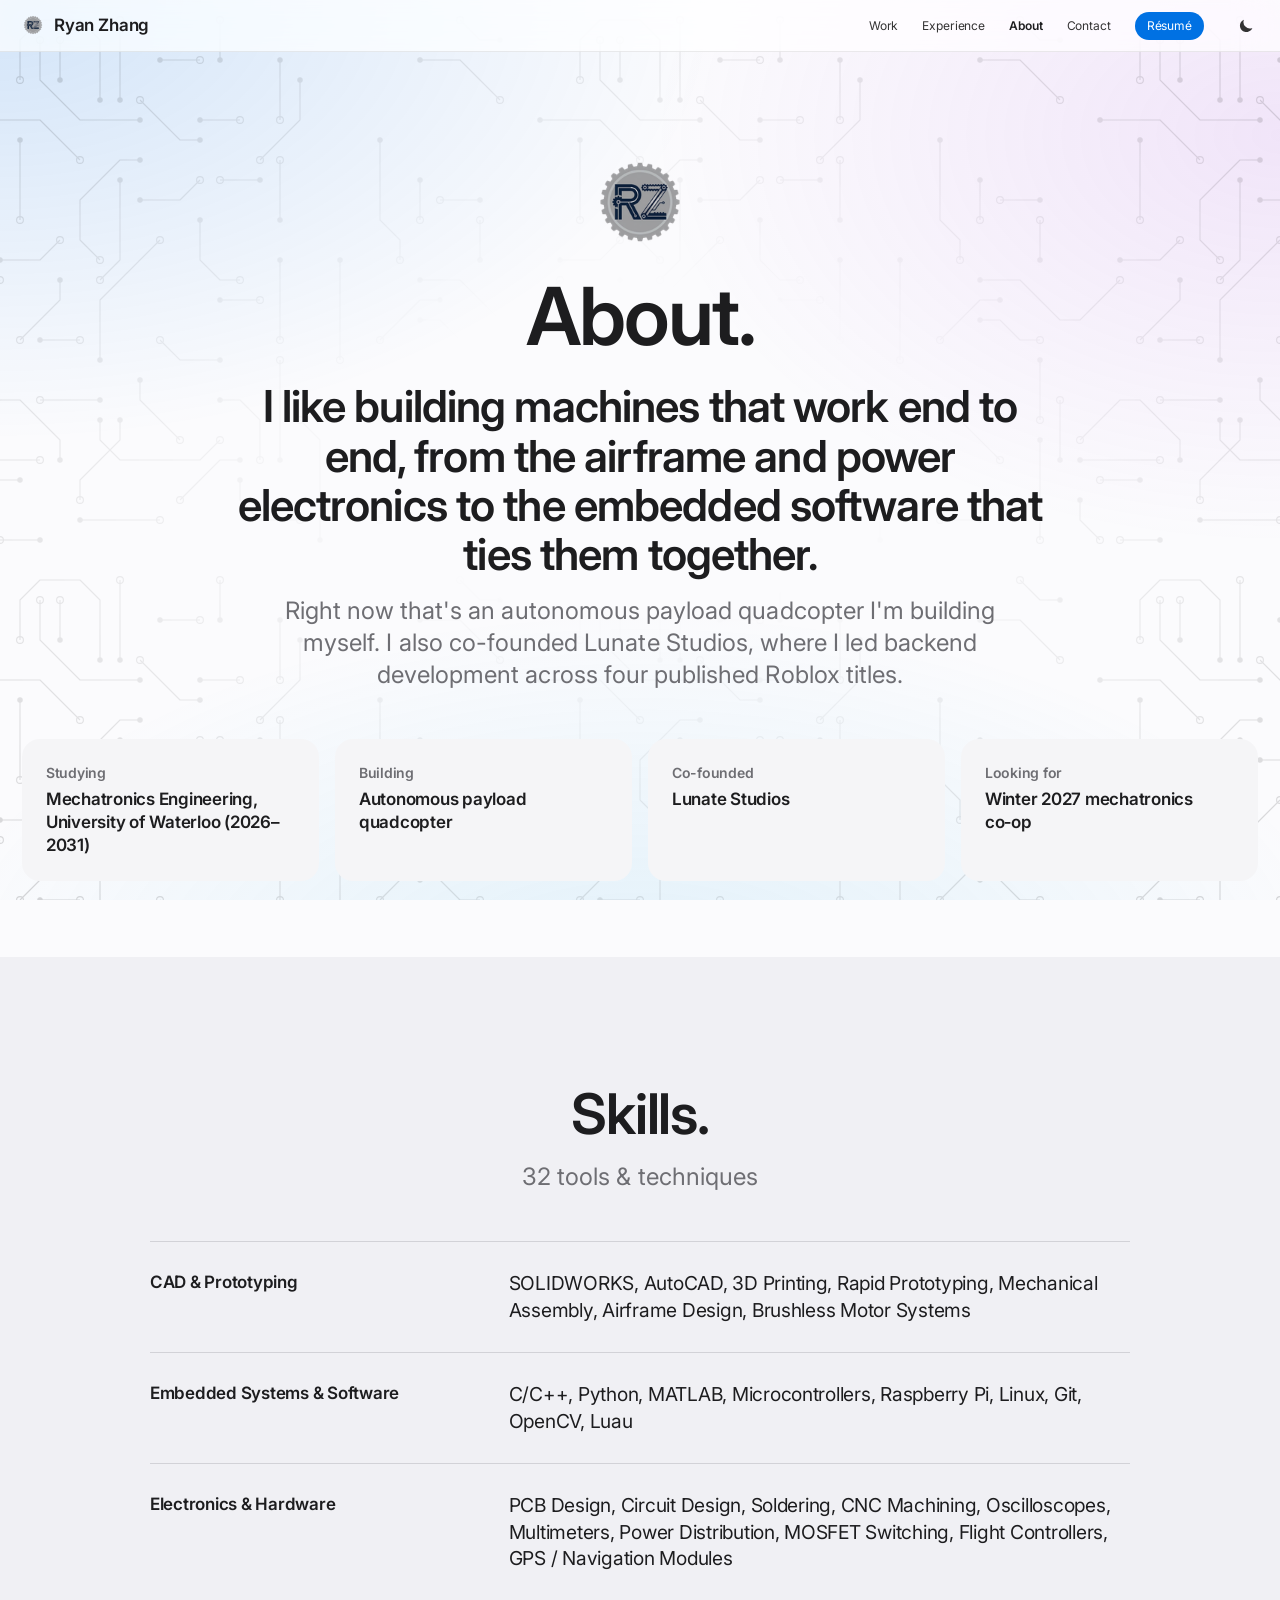
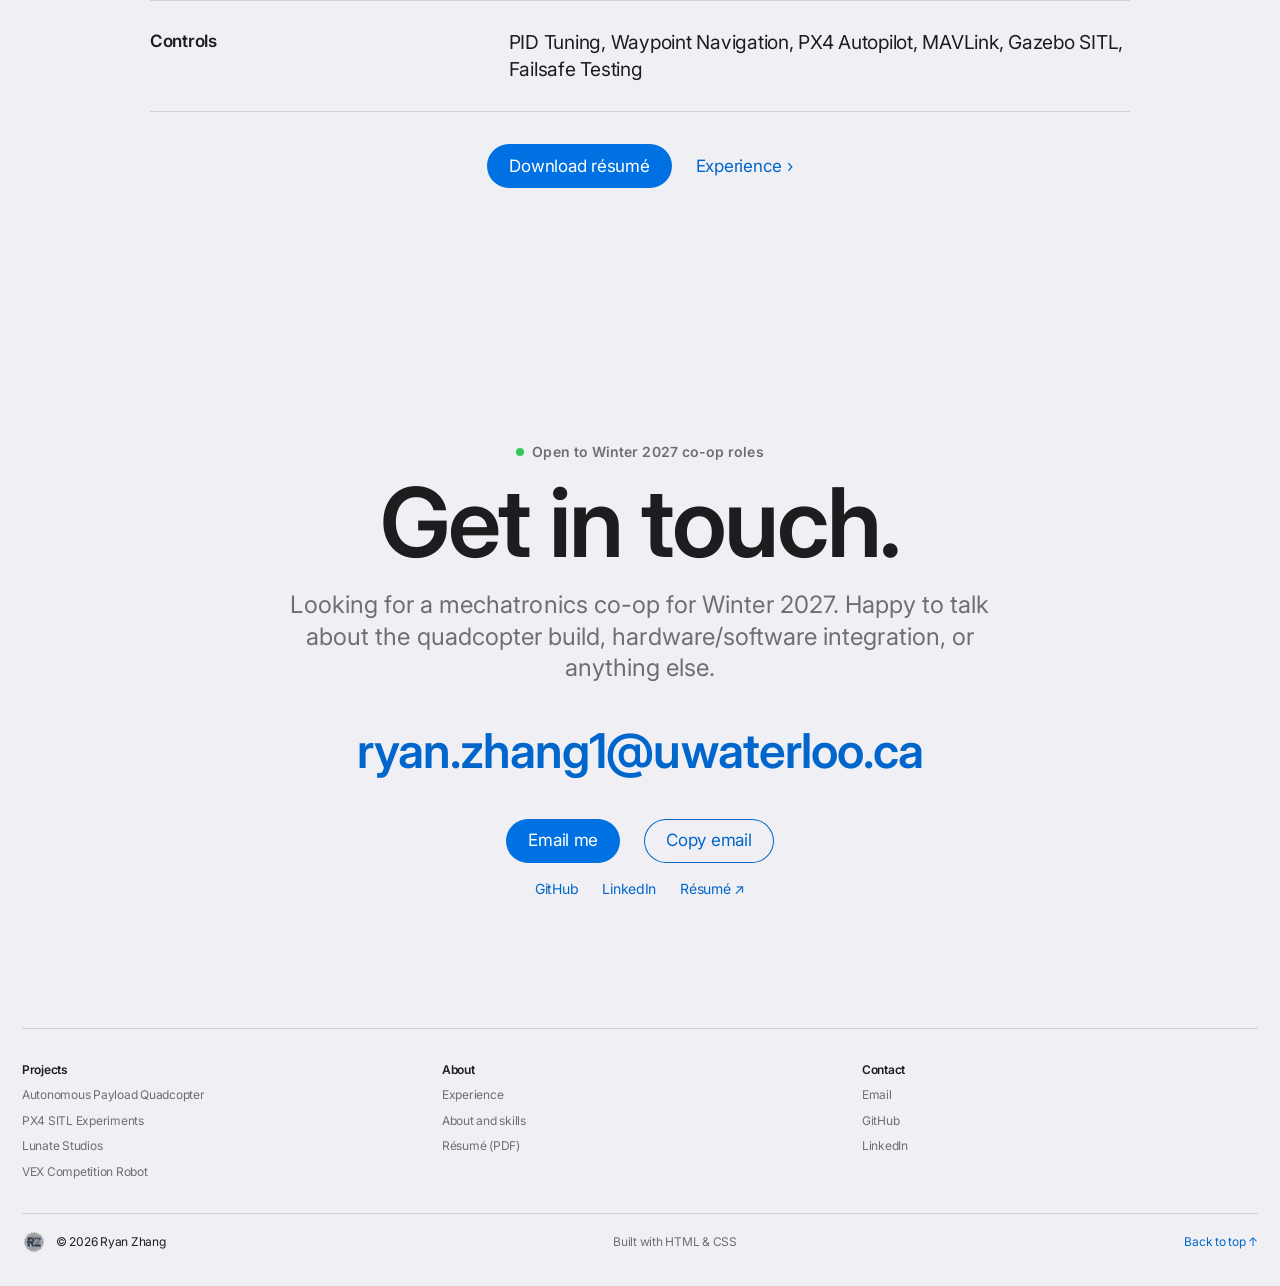
==== commit abb46adc: "Add a photo carousel and a circuit-trace background Pages with two or more photos show them in a swi" ====
--- a/about.html
+++ b/about.html
@@ -5,7 +5,7 @@
 <meta name="viewport" content="width=device-width, initial-scale=1, viewport-fit=cover">
 <title>About · Ryan Zhang</title>
 <meta name="description" content="About Ryan Zhang, a mechatronics engineering student at the University of Waterloo, and the tools and techniques he works with.">
-<meta name="theme-color" content="#ffffff">
+<meta name="theme-color" content="#fbfbfd">
 <meta property="og:type" content="website">
 <meta property="og:url" content="https://ryanzhang-ca.github.io/about.html">
 <meta property="og:title" content="About · Ryan Zhang">
--- a/styles.css
+++ b/styles.css
@@ -7,8 +7,14 @@
 
 :root {
   color-scheme: light;
-  --bg: #ffffff;
+  --bg: #fbfbfd;
   --bg-alt: #f5f5f7;
+  --band: rgba(232, 232, 237, 0.55);  /* a gray band the glow still shows through */
+  --glow-1: rgba(0, 113, 227, 0.16);
+  --glow-2: rgba(175, 82, 222, 0.13);
+  --glow-3: rgba(50, 173, 230, 0.13);
+  --card: #f5f5f7;          /* photo cards */
+  --pattern: rgba(0, 0, 0, 0.16);  /* the circuit traces behind the page */
   --tile: #ffffff;        /* a card sitting on --bg-alt */
   --tile-alt: #f5f5f7;    /* a card sitting on --bg */
   --text: #1d1d1f;
@@ -28,8 +34,14 @@
 /* Dark: chosen with the button, or the system setting when nothing was chosen. */
 :root[data-theme="dark"] {
   color-scheme: dark;
-  --bg: #000000;
+  --bg: #060608;
   --bg-alt: #161617;
+  --band: rgba(255, 255, 255, 0.045);
+  --glow-1: rgba(41, 151, 255, 0.24);
+  --glow-2: rgba(140, 82, 255, 0.20);
+  --glow-3: rgba(40, 190, 230, 0.12);
+  --card: #1c1c1e;
+  --pattern: rgba(255, 255, 255, 0.15);
   --tile: #232325;
   --tile-alt: #161617;
   --text: #f5f5f7;
@@ -46,8 +58,14 @@
 @media (prefers-color-scheme: dark) {
   :root:not([data-theme="light"]) {
     color-scheme: dark;
-    --bg: #000000;
+    --bg: #060608;
     --bg-alt: #161617;
+    --band: rgba(255, 255, 255, 0.045);
+    --glow-1: rgba(41, 151, 255, 0.24);
+    --glow-2: rgba(140, 82, 255, 0.20);
+    --glow-3: rgba(40, 190, 230, 0.12);
+    --card: #1c1c1e;
+    --pattern: rgba(255, 255, 255, 0.15);
     --tile: #232325;
     --tile-alt: #161617;
     --text: #f5f5f7;
@@ -115,6 +133,45 @@
   -webkit-text-size-adjust: 100%;
   scroll-behavior: smooth;
   scroll-padding-top: 72px;
+}
+
+/* A faint glow fixed behind the page, so it is never flat white or black.
+   Bands are translucent so it carries on through them. */
+body::before {
+  content: "";
+  position: fixed;
+  inset: 0;
+  z-index: -1;
+  pointer-events: none;
+  background:
+    radial-gradient(80% 70% at 0% 0%, var(--glow-1), transparent 70%),
+    radial-gradient(70% 65% at 100% 15%, var(--glow-2), transparent 70%),
+    radial-gradient(80% 60% at 50% 110%, var(--glow-3), transparent 70%);
+}
+/* Faint circuit traces over the glow: runs on a 20px grid with 45-degree
+   bends, ending in pads. They are strongest at the edges of the screen and
+   fade out behind the text in the middle. The tile is used as a mask, so the
+   trace colour comes from --pattern and follows light and dark mode. Browsers
+   that can't combine two masks simply go without. */
+@supports ((mask-composite: intersect) or (-webkit-mask-composite: source-in)) {
+  body::after {
+    content: "";
+    position: fixed;
+    inset: 0;
+    z-index: -1;
+    pointer-events: none;
+    background: var(--pattern);
+    -webkit-mask-image: url("data:image/svg+xml,%3Csvg xmlns='http://www.w3.org/2000/svg' width='560' height='560' viewBox='0 0 560 560'%3E%3Cg fill='none' stroke='%23000' stroke-width='1.1' stroke-linejoin='round'%3E%3Cpath d='M300 360L300 340L300 320L300 300L320 280L340 260L360 240'/%3E%3Ccircle cx='300' cy='360' r='2.2' fill='%23000'/%3E%3Ccircle cx='360' cy='240' r='3.4' fill='none'/%3E%3Cpath d='M80 300L60 300L40 320L20 340'/%3E%3Ccircle cx='80' cy='300' r='2.2' fill='%23000'/%3E%3Ccircle cx='20' cy='340' r='3.4' fill='none'/%3E%3Cpath d='M300 420L300 440L320 460L340 460L360 460L380 460L400 460L420 440'/%3E%3Ccircle cx='300' cy='420' r='2.2' fill='%23000'/%3E%3Ccircle cx='420' cy='440' r='3.4' fill='none'/%3E%3Cpath d='M340 160L320 160L300 180L280 200L280 220L280 240L300 260'/%3E%3Ccircle cx='340' cy='160' r='2.2' fill='%23000'/%3E%3Ccircle cx='300' cy='260' r='3.4' fill='none'/%3E%3Cpath d='M340 200L360 200L380 200L400 180'/%3E%3Ccircle cx='340' cy='200' r='2.2' fill='%23000'/%3E%3Ccircle cx='400' cy='180' r='3.4' fill='none'/%3E%3Cpath d='M200 260L220 260L240 260L260 240'/%3E%3Ccircle cx='200' cy='260' r='2.2' fill='%23000'/%3E%3Ccircle cx='260' cy='240' r='3.4' fill='none'/%3E%3Cpath d='M260 460L260 440L240 420L220 400L200 400L180 420L160 440'/%3E%3Ccircle cx='260' cy='460' r='2.2' fill='%23000'/%3E%3Ccircle cx='160' cy='440' r='3.4' fill='none'/%3E%3Cpath d='M500 80L500 100L500 120L480 140L460 160'/%3E%3Ccircle cx='500' cy='80' r='2.2' fill='%23000'/%3E%3Ccircle cx='460' cy='160' r='3.4' fill='none'/%3E%3Cpath d='M120 440L120 460L120 480L120 500L120 520L120 540'/%3E%3Ccircle cx='120' cy='440' r='2.2' fill='%23000'/%3E%3Ccircle cx='120' cy='540' r='3.4' fill='none'/%3E%3Cpath d='M260 280L260 300L240 320L220 340'/%3E%3Ccircle cx='260' cy='280' r='2.2' fill='%23000'/%3E%3Ccircle cx='220' cy='340' r='3.4' fill='none'/%3E%3Cpath d='M20 140L20 160L20 180L20 200L20 220L40 240L40 260'/%3E%3Ccircle cx='20' cy='140' r='2.2' fill='%23000'/%3E%3Ccircle cx='40' cy='260' r='3.4' fill='none'/%3E%3Cpath d='M60 60L80 60L100 60L120 80L140 100'/%3E%3Ccircle cx='60' cy='60' r='2.2' fill='%23000'/%3E%3Ccircle cx='140' cy='100' r='3.4' fill='none'/%3E%3Cpath d='M300 100L300 80L300 60L300 40L280 20L260 20L240 20L220 40L220 60L220 80'/%3E%3Ccircle cx='300' cy='100' r='2.2' fill='%23000'/%3E%3Ccircle cx='220' cy='80' r='3.4' fill='none'/%3E%3Cpath d='M480 460L480 440L480 420L480 400L480 380L480 360'/%3E%3Ccircle cx='480' cy='460' r='2.2' fill='%23000'/%3E%3Ccircle cx='480' cy='360' r='3.4' fill='none'/%3E%3Cpath d='M480 60L480 80L480 100L480 120'/%3E%3Ccircle cx='480' cy='60' r='2.2' fill='%23000'/%3E%3Ccircle cx='480' cy='120' r='3.4' fill='none'/%3E%3Cpath d='M60 180L60 200L60 220'/%3E%3Ccircle cx='60' cy='180' r='2.2' fill='%23000'/%3E%3Ccircle cx='60' cy='220' r='3.4' fill='none'/%3E%3Cpath d='M120 200L100 200L80 200'/%3E%3Ccircle cx='120' cy='200' r='2.2' fill='%23000'/%3E%3Ccircle cx='80' cy='200' r='3.4' fill='none'/%3E%3Cpath d='M340 380L340 400L360 420L380 440'/%3E%3Ccircle cx='340' cy='380' r='2.2' fill='%23000'/%3E%3Ccircle cx='380' cy='440' r='3.4' fill='none'/%3E%3Cpath d='M420 60L420 40L420 20'/%3E%3Ccircle cx='420' cy='60' r='2.2' fill='%23000'/%3E%3Ccircle cx='420' cy='20' r='3.4' fill='none'/%3E%3Cpath d='M60 280L80 280L100 280L120 300L140 320L160 320L180 300L200 280'/%3E%3Ccircle cx='60' cy='280' r='2.2' fill='%23000'/%3E%3Ccircle cx='200' cy='280' r='3.4' fill='none'/%3E%3Cpath d='M480 220L480 200L480 180L480 160'/%3E%3Ccircle cx='480' cy='220' r='2.2' fill='%23000'/%3E%3Ccircle cx='480' cy='160' r='3.4' fill='none'/%3E%3Cpath d='M360 60L380 60L400 60'/%3E%3Ccircle cx='360' cy='60' r='2.2' fill='%23000'/%3E%3Ccircle cx='400' cy='60' r='3.4' fill='none'/%3E%3Cpath d='M160 460L180 460L200 460L220 460L240 460'/%3E%3Ccircle cx='160' cy='460' r='2.2' fill='%23000'/%3E%3Ccircle cx='240' cy='460' r='3.4' fill='none'/%3E%3Cpath d='M340 120L320 120L300 120L280 120L260 100L240 80L240 60L240 40'/%3E%3Ccircle cx='340' cy='120' r='2.2' fill='%23000'/%3E%3Ccircle cx='240' cy='40' r='3.4' fill='none'/%3E%3Cpath d='M220 140L220 160L220 180L220 200L220 220'/%3E%3Ccircle cx='220' cy='140' r='2.2' fill='%23000'/%3E%3Ccircle cx='220' cy='220' r='3.4' fill='none'/%3E%3Cpath d='M320 180L320 200L320 220L320 240L320 260L300 280'/%3E%3Ccircle cx='320' cy='180' r='2.2' fill='%23000'/%3E%3Ccircle cx='300' cy='280' r='3.4' fill='none'/%3E%3Cpath d='M460 180L440 180L420 180'/%3E%3Ccircle cx='460' cy='180' r='2.2' fill='%23000'/%3E%3Ccircle cx='420' cy='180' r='3.4' fill='none'/%3E%3Cpath d='M160 500L160 520L180 540'/%3E%3Ccircle cx='160' cy='500' r='2.2' fill='%23000'/%3E%3Ccircle cx='180' cy='540' r='3.4' fill='none'/%3E%3Cpath d='M420 360L400 360L380 360L360 340'/%3E%3Ccircle cx='420' cy='360' r='2.2' fill='%23000'/%3E%3Ccircle cx='360' cy='340' r='3.4' fill='none'/%3E%3Cpath d='M180 120L200 120L220 120L240 120L260 140L280 160'/%3E%3Ccircle cx='180' cy='120' r='2.2' fill='%23000'/%3E%3Ccircle cx='280' cy='160' r='3.4' fill='none'/%3E%3Cpath d='M480 260L480 280L480 300L480 320L480 340'/%3E%3Ccircle cx='480' cy='260' r='2.2' fill='%23000'/%3E%3Ccircle cx='480' cy='340' r='3.4' fill='none'/%3E%3Cpath d='M240 340L260 340L280 340'/%3E%3Ccircle cx='240' cy='340' r='2.2' fill='%23000'/%3E%3Ccircle cx='280' cy='340' r='3.4' fill='none'/%3E%3Cpath d='M280 520L300 520L320 520L340 520L360 520'/%3E%3Ccircle cx='280' cy='520' r='2.2' fill='%23000'/%3E%3Ccircle cx='360' cy='520' r='3.4' fill='none'/%3E%3Cpath d='M320 100L320 80L320 60L320 40L320 20'/%3E%3Ccircle cx='320' cy='100' r='2.2' fill='%23000'/%3E%3Ccircle cx='320' cy='20' r='3.4' fill='none'/%3E%3Cpath d='M400 140L380 140L360 120L340 100'/%3E%3Ccircle cx='400' cy='140' r='2.2' fill='%23000'/%3E%3Ccircle cx='340' cy='100' r='3.4' fill='none'/%3E%3Cpath d='M220 480L200 480L180 480'/%3E%3Ccircle cx='220' cy='480' r='2.2' fill='%23000'/%3E%3Ccircle cx='180' cy='480' r='3.4' fill='none'/%3E%3Cpath d='M140 460L140 440L140 420L140 400'/%3E%3Ccircle cx='140' cy='460' r='2.2' fill='%23000'/%3E%3Ccircle cx='140' cy='400' r='3.4' fill='none'/%3E%3Cpath d='M120 360L120 380L120 400L120 420'/%3E%3Ccircle cx='120' cy='360' r='2.2' fill='%23000'/%3E%3Ccircle cx='120' cy='420' r='3.4' fill='none'/%3E%3Cpath d='M400 220L400 240L400 260L420 280L440 280'/%3E%3Ccircle cx='400' cy='220' r='2.2' fill='%23000'/%3E%3Ccircle cx='440' cy='280' r='3.4' fill='none'/%3E%3Cpath d='M260 80L260 60L260 40'/%3E%3Ccircle cx='260' cy='80' r='2.2' fill='%23000'/%3E%3Ccircle cx='260' cy='40' r='3.4' fill='none'/%3E%3Cpath d='M240 540L220 540L200 540'/%3E%3Ccircle cx='240' cy='540' r='2.2' fill='%23000'/%3E%3Ccircle cx='200' cy='540' r='3.4' fill='none'/%3E%3Cpath d='M60 320L80 320L100 340L120 340'/%3E%3Ccircle cx='60' cy='320' r='2.2' fill='%23000'/%3E%3Ccircle cx='120' cy='340' r='3.4' fill='none'/%3E%3Cpath d='M20 420L40 420L60 440L80 460'/%3E%3Ccircle cx='20' cy='420' r='2.2' fill='%23000'/%3E%3Ccircle cx='80' cy='460' r='3.4' fill='none'/%3E%3Cpath d='M400 120L420 120L440 120'/%3E%3Ccircle cx='400' cy='120' r='2.2' fill='%23000'/%3E%3Ccircle cx='440' cy='120' r='3.4' fill='none'/%3E%3Cpath d='M520 540L520 520L520 500L520 480L520 460L520 440L500 420'/%3E%3Ccircle cx='520' cy='540' r='2.2' fill='%23000'/%3E%3Ccircle cx='500' cy='420' r='3.4' fill='none'/%3E%3Cpath d='M540 260L540 280L540 300L540 320L540 340L540 360'/%3E%3Ccircle cx='540' cy='260' r='2.2' fill='%23000'/%3E%3Ccircle cx='540' cy='360' r='3.4' fill='none'/%3E%3Cpath d='M60 520L40 520L20 520'/%3E%3Ccircle cx='60' cy='520' r='2.2' fill='%23000'/%3E%3Ccircle cx='20' cy='520' r='3.4' fill='none'/%3E%3Cpath d='M420 400L440 400L460 420L460 440L460 460'/%3E%3Ccircle cx='420' cy='400' r='2.2' fill='%23000'/%3E%3Ccircle cx='460' cy='460' r='3.4' fill='none'/%3E%3Cpath d='M320 420L320 440L300 460L280 480L280 500'/%3E%3Ccircle cx='320' cy='420' r='2.2' fill='%23000'/%3E%3Ccircle cx='280' cy='500' r='3.4' fill='none'/%3E%3Cpath d='M420 300L440 300L460 300'/%3E%3Ccircle cx='420' cy='300' r='2.2' fill='%23000'/%3E%3Ccircle cx='460' cy='300' r='3.4' fill='none'/%3E%3Cpath d='M120 260L120 240L120 220'/%3E%3Ccircle cx='120' cy='260' r='2.2' fill='%23000'/%3E%3Ccircle cx='120' cy='220' r='3.4' fill='none'/%3E%3Cpath d='M440 460L420 460L400 480L380 500'/%3E%3Ccircle cx='440' cy='460' r='2.2' fill='%23000'/%3E%3Ccircle cx='380' cy='500' r='3.4' fill='none'/%3E%3Cpath d='M140 40L120 40L100 20'/%3E%3Ccircle cx='140' cy='40' r='2.2' fill='%23000'/%3E%3Ccircle cx='100' cy='20' r='3.4' fill='none'/%3E%3Cpath d='M300 400L280 400L260 400L240 400'/%3E%3Ccircle cx='300' cy='400' r='2.2' fill='%23000'/%3E%3Ccircle cx='240' cy='400' r='3.4' fill='none'/%3E%3Cpath d='M440 480L440 500L460 520L480 520L500 520'/%3E%3Ccircle cx='440' cy='480' r='2.2' fill='%23000'/%3E%3Ccircle cx='500' cy='520' r='3.4' fill='none'/%3E%3C/g%3E%3C/svg%3E"), radial-gradient(ellipse 75% 70% at 50% 50%, transparent 25%, #000 100%);
+    mask-image: url("data:image/svg+xml,%3Csvg xmlns='http://www.w3.org/2000/svg' width='560' height='560' viewBox='0 0 560 560'%3E%3Cg fill='none' stroke='%23000' stroke-width='1.1' stroke-linejoin='round'%3E%3Cpath d='M300 360L300 340L300 320L300 300L320 280L340 260L360 240'/%3E%3Ccircle cx='300' cy='360' r='2.2' fill='%23000'/%3E%3Ccircle cx='360' cy='240' r='3.4' fill='none'/%3E%3Cpath d='M80 300L60 300L40 320L20 340'/%3E%3Ccircle cx='80' cy='300' r='2.2' fill='%23000'/%3E%3Ccircle cx='20' cy='340' r='3.4' fill='none'/%3E%3Cpath d='M300 420L300 440L320 460L340 460L360 460L380 460L400 460L420 440'/%3E%3Ccircle cx='300' cy='420' r='2.2' fill='%23000'/%3E%3Ccircle cx='420' cy='440' r='3.4' fill='none'/%3E%3Cpath d='M340 160L320 160L300 180L280 200L280 220L280 240L300 260'/%3E%3Ccircle cx='340' cy='160' r='2.2' fill='%23000'/%3E%3Ccircle cx='300' cy='260' r='3.4' fill='none'/%3E%3Cpath d='M340 200L360 200L380 200L400 180'/%3E%3Ccircle cx='340' cy='200' r='2.2' fill='%23000'/%3E%3Ccircle cx='400' cy='180' r='3.4' fill='none'/%3E%3Cpath d='M200 260L220 260L240 260L260 240'/%3E%3Ccircle cx='200' cy='260' r='2.2' fill='%23000'/%3E%3Ccircle cx='260' cy='240' r='3.4' fill='none'/%3E%3Cpath d='M260 460L260 440L240 420L220 400L200 400L180 420L160 440'/%3E%3Ccircle cx='260' cy='460' r='2.2' fill='%23000'/%3E%3Ccircle cx='160' cy='440' r='3.4' fill='none'/%3E%3Cpath d='M500 80L500 100L500 120L480 140L460 160'/%3E%3Ccircle cx='500' cy='80' r='2.2' fill='%23000'/%3E%3Ccircle cx='460' cy='160' r='3.4' fill='none'/%3E%3Cpath d='M120 440L120 460L120 480L120 500L120 520L120 540'/%3E%3Ccircle cx='120' cy='440' r='2.2' fill='%23000'/%3E%3Ccircle cx='120' cy='540' r='3.4' fill='none'/%3E%3Cpath d='M260 280L260 300L240 320L220 340'/%3E%3Ccircle cx='260' cy='280' r='2.2' fill='%23000'/%3E%3Ccircle cx='220' cy='340' r='3.4' fill='none'/%3E%3Cpath d='M20 140L20 160L20 180L20 200L20 220L40 240L40 260'/%3E%3Ccircle cx='20' cy='140' r='2.2' fill='%23000'/%3E%3Ccircle cx='40' cy='260' r='3.4' fill='none'/%3E%3Cpath d='M60 60L80 60L100 60L120 80L140 100'/%3E%3Ccircle cx='60' cy='60' r='2.2' fill='%23000'/%3E%3Ccircle cx='140' cy='100' r='3.4' fill='none'/%3E%3Cpath d='M300 100L300 80L300 60L300 40L280 20L260 20L240 20L220 40L220 60L220 80'/%3E%3Ccircle cx='300' cy='100' r='2.2' fill='%23000'/%3E%3Ccircle cx='220' cy='80' r='3.4' fill='none'/%3E%3Cpath d='M480 460L480 440L480 420L480 400L480 380L480 360'/%3E%3Ccircle cx='480' cy='460' r='2.2' fill='%23000'/%3E%3Ccircle cx='480' cy='360' r='3.4' fill='none'/%3E%3Cpath d='M480 60L480 80L480 100L480 120'/%3E%3Ccircle cx='480' cy='60' r='2.2' fill='%23000'/%3E%3Ccircle cx='480' cy='120' r='3.4' fill='none'/%3E%3Cpath d='M60 180L60 200L60 220'/%3E%3Ccircle cx='60' cy='180' r='2.2' fill='%23000'/%3E%3Ccircle cx='60' cy='220' r='3.4' fill='none'/%3E%3Cpath d='M120 200L100 200L80 200'/%3E%3Ccircle cx='120' cy='200' r='2.2' fill='%23000'/%3E%3Ccircle cx='80' cy='200' r='3.4' fill='none'/%3E%3Cpath d='M340 380L340 400L360 420L380 440'/%3E%3Ccircle cx='340' cy='380' r='2.2' fill='%23000'/%3E%3Ccircle cx='380' cy='440' r='3.4' fill='none'/%3E%3Cpath d='M420 60L420 40L420 20'/%3E%3Ccircle cx='420' cy='60' r='2.2' fill='%23000'/%3E%3Ccircle cx='420' cy='20' r='3.4' fill='none'/%3E%3Cpath d='M60 280L80 280L100 280L120 300L140 320L160 320L180 300L200 280'/%3E%3Ccircle cx='60' cy='280' r='2.2' fill='%23000'/%3E%3Ccircle cx='200' cy='280' r='3.4' fill='none'/%3E%3Cpath d='M480 220L480 200L480 180L480 160'/%3E%3Ccircle cx='480' cy='220' r='2.2' fill='%23000'/%3E%3Ccircle cx='480' cy='160' r='3.4' fill='none'/%3E%3Cpath d='M360 60L380 60L400 60'/%3E%3Ccircle cx='360' cy='60' r='2.2' fill='%23000'/%3E%3Ccircle cx='400' cy='60' r='3.4' fill='none'/%3E%3Cpath d='M160 460L180 460L200 460L220 460L240 460'/%3E%3Ccircle cx='160' cy='460' r='2.2' fill='%23000'/%3E%3Ccircle cx='240' cy='460' r='3.4' fill='none'/%3E%3Cpath d='M340 120L320 120L300 120L280 120L260 100L240 80L240 60L240 40'/%3E%3Ccircle cx='340' cy='120' r='2.2' fill='%23000'/%3E%3Ccircle cx='240' cy='40' r='3.4' fill='none'/%3E%3Cpath d='M220 140L220 160L220 180L220 200L220 220'/%3E%3Ccircle cx='220' cy='140' r='2.2' fill='%23000'/%3E%3Ccircle cx='220' cy='220' r='3.4' fill='none'/%3E%3Cpath d='M320 180L320 200L320 220L320 240L320 260L300 280'/%3E%3Ccircle cx='320' cy='180' r='2.2' fill='%23000'/%3E%3Ccircle cx='300' cy='280' r='3.4' fill='none'/%3E%3Cpath d='M460 180L440 180L420 180'/%3E%3Ccircle cx='460' cy='180' r='2.2' fill='%23000'/%3E%3Ccircle cx='420' cy='180' r='3.4' fill='none'/%3E%3Cpath d='M160 500L160 520L180 540'/%3E%3Ccircle cx='160' cy='500' r='2.2' fill='%23000'/%3E%3Ccircle cx='180' cy='540' r='3.4' fill='none'/%3E%3Cpath d='M420 360L400 360L380 360L360 340'/%3E%3Ccircle cx='420' cy='360' r='2.2' fill='%23000'/%3E%3Ccircle cx='360' cy='340' r='3.4' fill='none'/%3E%3Cpath d='M180 120L200 120L220 120L240 120L260 140L280 160'/%3E%3Ccircle cx='180' cy='120' r='2.2' fill='%23000'/%3E%3Ccircle cx='280' cy='160' r='3.4' fill='none'/%3E%3Cpath d='M480 260L480 280L480 300L480 320L480 340'/%3E%3Ccircle cx='480' cy='260' r='2.2' fill='%23000'/%3E%3Ccircle cx='480' cy='340' r='3.4' fill='none'/%3E%3Cpath d='M240 340L260 340L280 340'/%3E%3Ccircle cx='240' cy='340' r='2.2' fill='%23000'/%3E%3Ccircle cx='280' cy='340' r='3.4' fill='none'/%3E%3Cpath d='M280 520L300 520L320 520L340 520L360 520'/%3E%3Ccircle cx='280' cy='520' r='2.2' fill='%23000'/%3E%3Ccircle cx='360' cy='520' r='3.4' fill='none'/%3E%3Cpath d='M320 100L320 80L320 60L320 40L320 20'/%3E%3Ccircle cx='320' cy='100' r='2.2' fill='%23000'/%3E%3Ccircle cx='320' cy='20' r='3.4' fill='none'/%3E%3Cpath d='M400 140L380 140L360 120L340 100'/%3E%3Ccircle cx='400' cy='140' r='2.2' fill='%23000'/%3E%3Ccircle cx='340' cy='100' r='3.4' fill='none'/%3E%3Cpath d='M220 480L200 480L180 480'/%3E%3Ccircle cx='220' cy='480' r='2.2' fill='%23000'/%3E%3Ccircle cx='180' cy='480' r='3.4' fill='none'/%3E%3Cpath d='M140 460L140 440L140 420L140 400'/%3E%3Ccircle cx='140' cy='460' r='2.2' fill='%23000'/%3E%3Ccircle cx='140' cy='400' r='3.4' fill='none'/%3E%3Cpath d='M120 360L120 380L120 400L120 420'/%3E%3Ccircle cx='120' cy='360' r='2.2' fill='%23000'/%3E%3Ccircle cx='120' cy='420' r='3.4' fill='none'/%3E%3Cpath d='M400 220L400 240L400 260L420 280L440 280'/%3E%3Ccircle cx='400' cy='220' r='2.2' fill='%23000'/%3E%3Ccircle cx='440' cy='280' r='3.4' fill='none'/%3E%3Cpath d='M260 80L260 60L260 40'/%3E%3Ccircle cx='260' cy='80' r='2.2' fill='%23000'/%3E%3Ccircle cx='260' cy='40' r='3.4' fill='none'/%3E%3Cpath d='M240 540L220 540L200 540'/%3E%3Ccircle cx='240' cy='540' r='2.2' fill='%23000'/%3E%3Ccircle cx='200' cy='540' r='3.4' fill='none'/%3E%3Cpath d='M60 320L80 320L100 340L120 340'/%3E%3Ccircle cx='60' cy='320' r='2.2' fill='%23000'/%3E%3Ccircle cx='120' cy='340' r='3.4' fill='none'/%3E%3Cpath d='M20 420L40 420L60 440L80 460'/%3E%3Ccircle cx='20' cy='420' r='2.2' fill='%23000'/%3E%3Ccircle cx='80' cy='460' r='3.4' fill='none'/%3E%3Cpath d='M400 120L420 120L440 120'/%3E%3Ccircle cx='400' cy='120' r='2.2' fill='%23000'/%3E%3Ccircle cx='440' cy='120' r='3.4' fill='none'/%3E%3Cpath d='M520 540L520 520L520 500L520 480L520 460L520 440L500 420'/%3E%3Ccircle cx='520' cy='540' r='2.2' fill='%23000'/%3E%3Ccircle cx='500' cy='420' r='3.4' fill='none'/%3E%3Cpath d='M540 260L540 280L540 300L540 320L540 340L540 360'/%3E%3Ccircle cx='540' cy='260' r='2.2' fill='%23000'/%3E%3Ccircle cx='540' cy='360' r='3.4' fill='none'/%3E%3Cpath d='M60 520L40 520L20 520'/%3E%3Ccircle cx='60' cy='520' r='2.2' fill='%23000'/%3E%3Ccircle cx='20' cy='520' r='3.4' fill='none'/%3E%3Cpath d='M420 400L440 400L460 420L460 440L460 460'/%3E%3Ccircle cx='420' cy='400' r='2.2' fill='%23000'/%3E%3Ccircle cx='460' cy='460' r='3.4' fill='none'/%3E%3Cpath d='M320 420L320 440L300 460L280 480L280 500'/%3E%3Ccircle cx='320' cy='420' r='2.2' fill='%23000'/%3E%3Ccircle cx='280' cy='500' r='3.4' fill='none'/%3E%3Cpath d='M420 300L440 300L460 300'/%3E%3Ccircle cx='420' cy='300' r='2.2' fill='%23000'/%3E%3Ccircle cx='460' cy='300' r='3.4' fill='none'/%3E%3Cpath d='M120 260L120 240L120 220'/%3E%3Ccircle cx='120' cy='260' r='2.2' fill='%23000'/%3E%3Ccircle cx='120' cy='220' r='3.4' fill='none'/%3E%3Cpath d='M440 460L420 460L400 480L380 500'/%3E%3Ccircle cx='440' cy='460' r='2.2' fill='%23000'/%3E%3Ccircle cx='380' cy='500' r='3.4' fill='none'/%3E%3Cpath d='M140 40L120 40L100 20'/%3E%3Ccircle cx='140' cy='40' r='2.2' fill='%23000'/%3E%3Ccircle cx='100' cy='20' r='3.4' fill='none'/%3E%3Cpath d='M300 400L280 400L260 400L240 400'/%3E%3Ccircle cx='300' cy='400' r='2.2' fill='%23000'/%3E%3Ccircle cx='240' cy='400' r='3.4' fill='none'/%3E%3Cpath d='M440 480L440 500L460 520L480 520L500 520'/%3E%3Ccircle cx='440' cy='480' r='2.2' fill='%23000'/%3E%3Ccircle cx='500' cy='520' r='3.4' fill='none'/%3E%3C/g%3E%3C/svg%3E"), radial-gradient(ellipse 75% 70% at 50% 50%, transparent 25%, #000 100%);
+    -webkit-mask-size: 560px 560px, 100% 100%;
+    mask-size: 560px 560px, 100% 100%;
+    -webkit-mask-repeat: repeat, no-repeat;
+    mask-repeat: repeat, no-repeat;
+    -webkit-mask-position: center top, center;
+    mask-position: center top, center;
+    -webkit-mask-composite: source-in;
+    mask-composite: intersect;
+  }
 }
 
 body {
@@ -301,7 +358,13 @@
   backdrop-filter: saturate(180%) blur(20px);
 }
 .localnav-in { display: flex; align-items: center; gap: var(--s5); height: 100%; }
+/* Long in-page jumps fade the page out and back in (site.js); the bars stay put. */
+.page-fade { position: fixed; inset: 0; z-index: 25; background: var(--bg); opacity: 0; pointer-events: none; transition: opacity 0.3s var(--ease); }
+.page-fade.on { opacity: 1; transition-duration: 0.18s; }
+
 .ln-title { margin-right: auto; font-size: clamp(1.0625rem, 1.6vw, 1.3125rem); font-weight: 600; letter-spacing: 0.005em; white-space: nowrap; overflow: hidden; text-overflow: ellipsis; }
+.ln-title:active { opacity: 0.6; }
+@media (hover: hover) { .ln-title:hover { color: var(--link); } }
 .localnav nav { display: flex; align-items: center; gap: var(--s5); font-size: 0.75rem; }
 .localnav nav a:not(.pill) { color: var(--nav-text); }
 
@@ -318,7 +381,7 @@
 /* ---------- Bands ---------- */
 
 .section { padding-block: var(--section); }
-.alt { background: var(--bg-alt); }
+.alt { background: var(--band); }
 .dark { background: var(--dark-bg); color: var(--dark-text); }
 .dark .eyebrow, .dark .sub, .dark .intro { color: var(--dark-text-2); }
 .dark .more { color: var(--dark-link); }
@@ -350,7 +413,7 @@
 }
 .scene-copy { display: grid; gap: var(--s7); }
 .beat h2, .beat h3 { font-family: var(--font-display); font-size: clamp(2rem, 3.8vw, 3.25rem); font-weight: 600; line-height: 1.08; letter-spacing: -0.02em; }
-.beat p { margin-top: var(--s4); font-size: clamp(1.0625rem, 1.5vw, 1.3125rem); line-height: 1.4; color: var(--text-2); }
+.beat p:not([class]) { margin-top: var(--s4); font-size: clamp(1.0625rem, 1.5vw, 1.3125rem); line-height: 1.4; color: var(--text-2); }
 .beat .ctas { justify-content: flex-start; margin-top: var(--s5); }
 .beat .eyebrow { margin-bottom: var(--s2); }
 .scene-media { position: relative; overflow: hidden; border-radius: var(--radius-l); background: var(--bg-alt); aspect-ratio: 1 / 1; }
@@ -406,6 +469,47 @@
 .scenes-on .scene--stats .beat { align-items: center; }
 .scenes-on .scene--stats .scene-copy { height: min(70vh, 640px); }
 
+/* Centred text scenes (home intro, experience, about): big words that zoom
+   through the screen, and text that lights up as you scroll. */
+.scene--center .scene-stage { grid-template-columns: minmax(0, 1fr); text-align: center; }
+.scene--center .scene-copy { width: 100%; }
+.scenes-on .scene--center .scene-copy { height: min(80vh, 780px); }
+.scenes-on .scene--center .beat { align-items: center; }
+.scene--center .beat p:not([class]) { max-width: 680px; margin-inline: auto; }
+.scene--center .beat .ctas { justify-content: center; }
+.mega { font-family: var(--font-display); font-size: clamp(3.25rem, 14vw, 12rem); font-weight: 600; line-height: 0.95; letter-spacing: -0.035em; }
+.beat .statement { max-width: 15ch; margin-inline: auto; font-size: clamp(2.5rem, 6.6vw, 5.75rem); line-height: 1.04; letter-spacing: -0.028em; }
+.beat .tagline-big { max-width: none; margin-top: var(--s5); font-size: clamp(1.25rem, 2.4vw, 2rem); font-weight: 600; letter-spacing: 0.002em; color: var(--text-2); }
+.beat .headline { font-size: clamp(2.25rem, 5.2vw, 3.5rem); }
+.beat .sub { margin-top: var(--s3); }
+.beat .rows { width: 100%; max-width: 980px; margin-inline: auto; }
+.beat .about-lead { max-width: 22ch; font-size: clamp(2rem, 4.6vw, 3.75rem); line-height: 1.1; }
+.w { transition: opacity 0.12s linear; }
+
+/* Chapters: one pinned stage, one text layer and one picture layer per project.
+   Pictures cross-fade into each other while the text slides (site.js). */
+.scene--chapters .scene-stage { display: block; }
+.chapter { display: grid; grid-template-columns: minmax(0, 5fr) minmax(0, 7fr); gap: var(--s7); align-items: center; padding-block: var(--s7); }
+.chapter-title { grid-template-columns: minmax(0, 1fr); text-align: center; }
+.chapter-copy h2 { font-family: var(--font-display); font-size: clamp(2.25rem, 4.4vw, 3.75rem); font-weight: 600; line-height: 1.06; letter-spacing: -0.022em; }
+.chapter-copy .unit-tag { margin: var(--s3) 0 0; text-align: left; }
+.chapter-title .chapter-copy h2 { font-size: clamp(2.75rem, 7vw, 6rem); }
+.chapter-title .sub { margin-inline: auto; }
+.chapter-copy .ctas { justify-content: flex-start; margin-top: var(--s5); }
+.chapter-media { position: relative; overflow: hidden; border-radius: var(--radius-l); background: var(--bg-alt); aspect-ratio: 4 / 3; }
+.chapter-media canvas { position: absolute; inset: 0; width: 100%; height: 100%; display: none; }
+.chapter-media .scene-fallback { width: 100%; height: 100%; object-fit: cover; }
+.chapter-media.panel-dark { display: flex; align-items: center; background: var(--dark-bg); color: var(--dark-text); }
+.panel-dark .card-stats { width: 100%; margin: 0; aspect-ratio: auto; padding: clamp(28px, 5vw, 64px); gap: var(--s7) var(--s5); }
+.panel-dark .card-stats b { font-size: clamp(3rem, 6.4vw, 5.75rem); }
+
+.scenes-on .scene--chapters .scene-stage { position: sticky; top: 0; height: 100vh; height: 100svh; padding: 0; }
+.scenes-on .chapter { position: absolute; inset: calc(var(--nav-h) + var(--s5)) 0 var(--s5); grid-template-rows: minmax(0, 1fr); padding: 0; visibility: hidden; }
+.scenes-on .chapter-copy, .scenes-on .chapter-media { opacity: 0; visibility: hidden; will-change: opacity, transform; }
+.scenes-on .chapter-media { aspect-ratio: auto; height: 100%; max-height: 780px; align-self: center; }
+.scenes-on .chapter-media canvas { display: block; }
+.scenes-on .chapter-media .scene-fallback { visibility: hidden; }
+
 /* ---------- Home: project units (Apple's home-page pattern) ---------- */
 
 .unit { padding-block: var(--s8) 0; text-align: center; overflow: hidden; }
@@ -487,9 +591,80 @@
 .chips li { padding: 6px 14px; border: 1px solid var(--line); border-radius: 980px; font-size: 0.875rem; color: var(--text-2); }
 .dark .chips li { border-color: var(--dark-line); color: var(--dark-text-2); }
 
-.photos { display: grid; grid-template-columns: minmax(0, 7fr) minmax(0, 5fr); gap: var(--s5); align-items: start; margin-top: var(--s7); }
-.photos img { border-radius: var(--radius-l); }
-.photos figcaption { text-align: left; }
+/* Photo carousel, used when a page has two or more photos. One card sits in
+   the middle with its neighbours peeking in at the edges. It moves with the
+   browser's own scroll-snap, so a swipe or trackpad flick keeps its momentum
+   and can be caught mid-way; the arrows and dots just scroll it for you. */
+.carousel { --card-w: min(980px, 100vw - 2 * var(--gutter) - 96px); --gap: var(--s5); --pad: var(--s7); margin-top: var(--s7); }
+.carousel-track {
+  display: flex;
+  gap: var(--gap);
+  padding-inline: calc((100% - var(--card-w)) / 2);
+  overflow-x: auto;
+  overscroll-behavior-x: contain;
+  scroll-snap-type: x mandatory;
+  scroll-behavior: smooth;
+  scrollbar-width: none;
+  -webkit-overflow-scrolling: touch;
+}
+.carousel-track::-webkit-scrollbar { display: none; }
+.carousel-track:focus-visible { outline: 2px solid var(--blue); outline-offset: 4px; border-radius: var(--radius-l); }
+.slide { flex: 0 0 var(--card-w); scroll-snap-align: center; scroll-snap-stop: always; transition: opacity 0.5s var(--ease); }
+.slide-card { position: relative; aspect-ratio: 16 / 10; border-radius: var(--radius-l); background: var(--card); overflow: hidden; }
+.alt .slide-card { background: var(--tile); }
+.slide-card img {
+  position: absolute;
+  inset: var(--pad);
+  width: auto;
+  height: auto;
+  max-width: calc(100% - 2 * var(--pad));
+  max-height: calc(100% - 2 * var(--pad));
+  margin: auto;
+  border-radius: var(--radius-m);
+  box-shadow: 0 10px 30px -12px var(--shadow);
+  -webkit-user-select: none;
+  user-select: none;
+}
+.slide figcaption { max-width: 60ch; margin-inline: auto; padding-inline: var(--s4); }
+/* With the script running, the cards off to the side step back. */
+.carousel.is-ready .slide:not(.is-active) { opacity: 0.4; cursor: pointer; }
+
+.carousel-controls { display: flex; align-items: center; justify-content: center; gap: var(--s3); margin-top: var(--s5); }
+html:not(.js) .carousel-controls { display: none; }
+.paddle {
+  display: grid;
+  place-items: center;
+  width: 36px;
+  height: 36px;
+  padding: 0;
+  border: 0;
+  border-radius: 50%;
+  background: var(--tile-alt);
+  color: var(--text);
+  cursor: pointer;
+  transition: background-color 0.15s, opacity 0.2s, scale 0.1s var(--ease-out);
+}
+.alt .paddle { background: var(--tile); }
+.paddle svg { width: 18px; height: 18px; }
+.paddle:active:not(:disabled) { scale: 0.92; }
+.paddle:disabled { opacity: 0.35; cursor: default; }
+@media (hover: hover) { .paddle:hover:not(:disabled) { background: var(--line); } }
+.dotnav { display: flex; align-items: center; gap: 10px; height: 36px; padding-inline: 16px; border-radius: 980px; background: var(--tile-alt); }
+.alt .dotnav { background: var(--tile); }
+.dotnav button {
+  position: relative;
+  width: 8px;
+  height: 8px;
+  padding: 0;
+  border: 0;
+  border-radius: 4px;
+  background: var(--text-2);
+  opacity: 0.5;
+  cursor: pointer;
+  transition: width 0.45s var(--spring), opacity 0.2s, background-color 0.2s;
+}
+.dotnav button::before { content: ""; position: absolute; inset: -14px -5px; }  /* a bigger target than the dot */
+.dotnav button[aria-current="true"] { width: 24px; background: var(--text); opacity: 1; }
 
 .spec { margin-top: var(--s7); border-top: 1px solid var(--line); text-align: left; }
 .spec > div { display: grid; grid-template-columns: minmax(0, 1fr) minmax(0, 2fr); gap: var(--s2) var(--s7); padding-block: var(--s4); border-bottom: 1px solid var(--line); }
@@ -611,7 +786,7 @@
 
 /* ---------- Footer ---------- */
 
-.foot { background: var(--bg-alt); font-size: 0.75rem; color: var(--text-2); }
+.foot { background: var(--band); font-size: 0.75rem; color: var(--text-2); }
 .foot-dir { display: grid; grid-template-columns: repeat(3, minmax(0, 1fr)); gap: var(--s5); padding-block: var(--s6); border-top: 1px solid var(--line); }
 .foot-dir h2 { margin-bottom: var(--s2); font-size: 0.75rem; font-weight: 600; color: var(--text); }
 .foot-dir li + li { margin-top: var(--s2); }
@@ -742,7 +917,16 @@
   .scenes-on .beat { justify-content: flex-start; }
   .beat h2, .beat h3 { font-size: clamp(1.75rem, 7vw, 2.25rem); }
   .beat .display { font-size: clamp(2.75rem, 12vw, 3.75rem); }
-  .beat p { margin-top: var(--s2); font-size: 1rem; }
+  .beat p:not([class]) { margin-top: var(--s2); font-size: 1rem; }
+  .scenes-on .scene--center .scene-copy { height: 80svh; }
+  .scenes-on .scene--center .beat { justify-content: center; }
+  .chapter { grid-template-columns: minmax(0, 1fr); gap: var(--s5); }
+  .chapter-copy .unit-tag { font-size: 1.0625rem; }
+  .scenes-on .chapter { inset: calc(var(--nav-h) + var(--s3)) 0 var(--s4); grid-template-rows: minmax(0, 1fr) auto; align-items: stretch; }
+  .scenes-on .chapter-media { order: -1; max-height: none; }
+  .scenes-on .chapter-title { grid-template-rows: minmax(0, 1fr); align-items: center; }
+  .chapter-copy .ctas { margin-top: var(--s4); }
+  .panel-dark .card-stats b { font-size: clamp(2.5rem, 11vw, 3.5rem); }
   .scenes-on .scene--stats .scene-stage { grid-template-rows: minmax(0, 1fr); }
   .scenes-on .scene--stats .scene-copy { height: 70svh; }
   .scenes-on .scene--stats .beat { justify-content: center; }
@@ -755,7 +939,9 @@
   .exp, .test { grid-template-columns: minmax(0, 1fr); padding: 28px; }
   .facts { grid-template-columns: repeat(2, minmax(0, 1fr)); }
   .spec-row, .spec > div { grid-template-columns: minmax(0, 1fr); gap: var(--s2); }
-  .photos { grid-template-columns: minmax(0, 1fr); }
+  .carousel { --card-w: calc(100vw - 2 * var(--gutter) - 32px); --gap: var(--s3); --pad: var(--s4); }
+  .slide-card { aspect-ratio: 4 / 5; }
+  .slide-card img { border-radius: var(--s3); }
   .foot-dir { grid-template-columns: repeat(2, minmax(0, 1fr)); }
   .foot-in { flex-direction: column; align-items: flex-start; }
 }
@@ -776,11 +962,14 @@
   .tile2, .mark, .menu-btn span, .more::after { transition: none; }
   .f1:hover .mark { transform: none; }
   .nav nav { translate: none; }
+  .carousel-track { scroll-behavior: auto; }
+  .slide, .dotnav button { transition: none; }
 }
 @media (prefers-reduced-transparency: reduce) {
   .nav, .localnav { background: var(--nav-solid); -webkit-backdrop-filter: none; backdrop-filter: none; }
 }
 @media (prefers-contrast: more) {
+  body::before, body::after { display: none; }
   :root { --text-2: #424245; --line: #86868b; }
   :root[data-theme="dark"] { --text-2: #d2d2d7; --line: #86868b; }
 }
